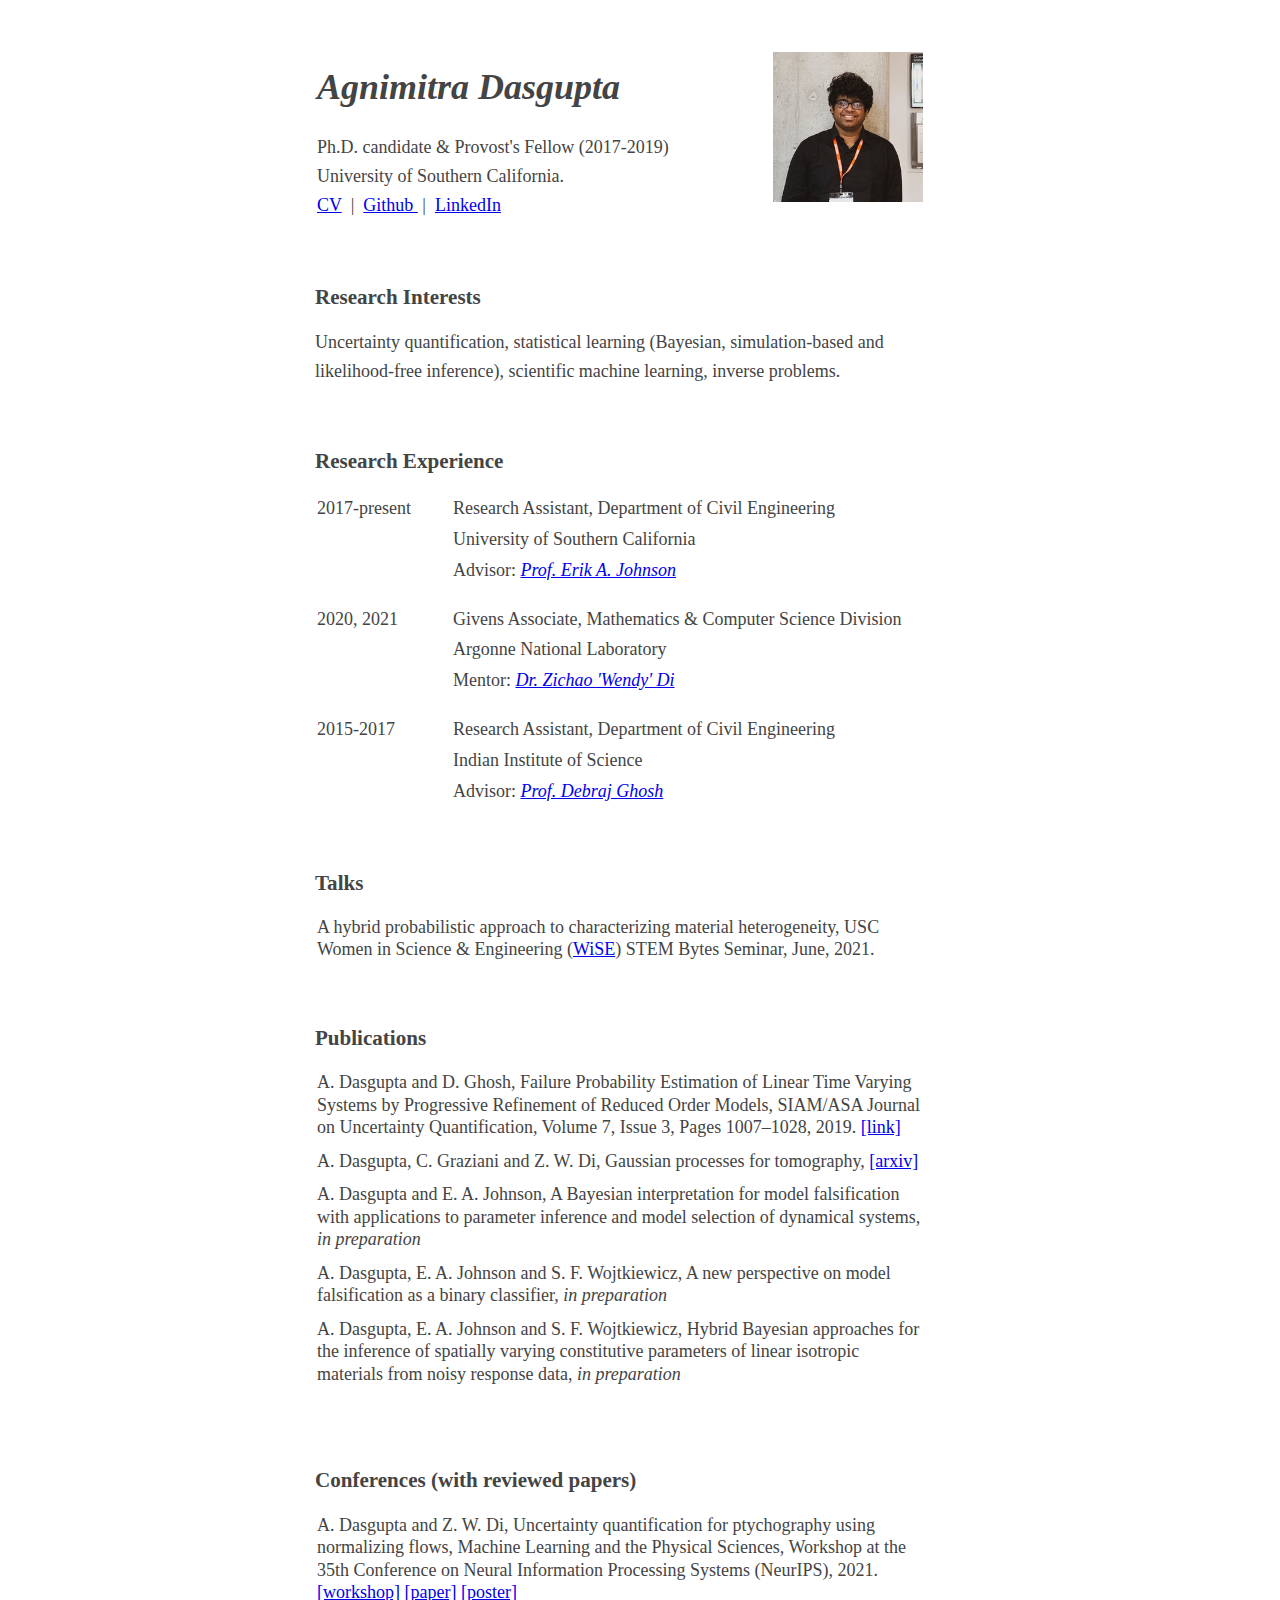
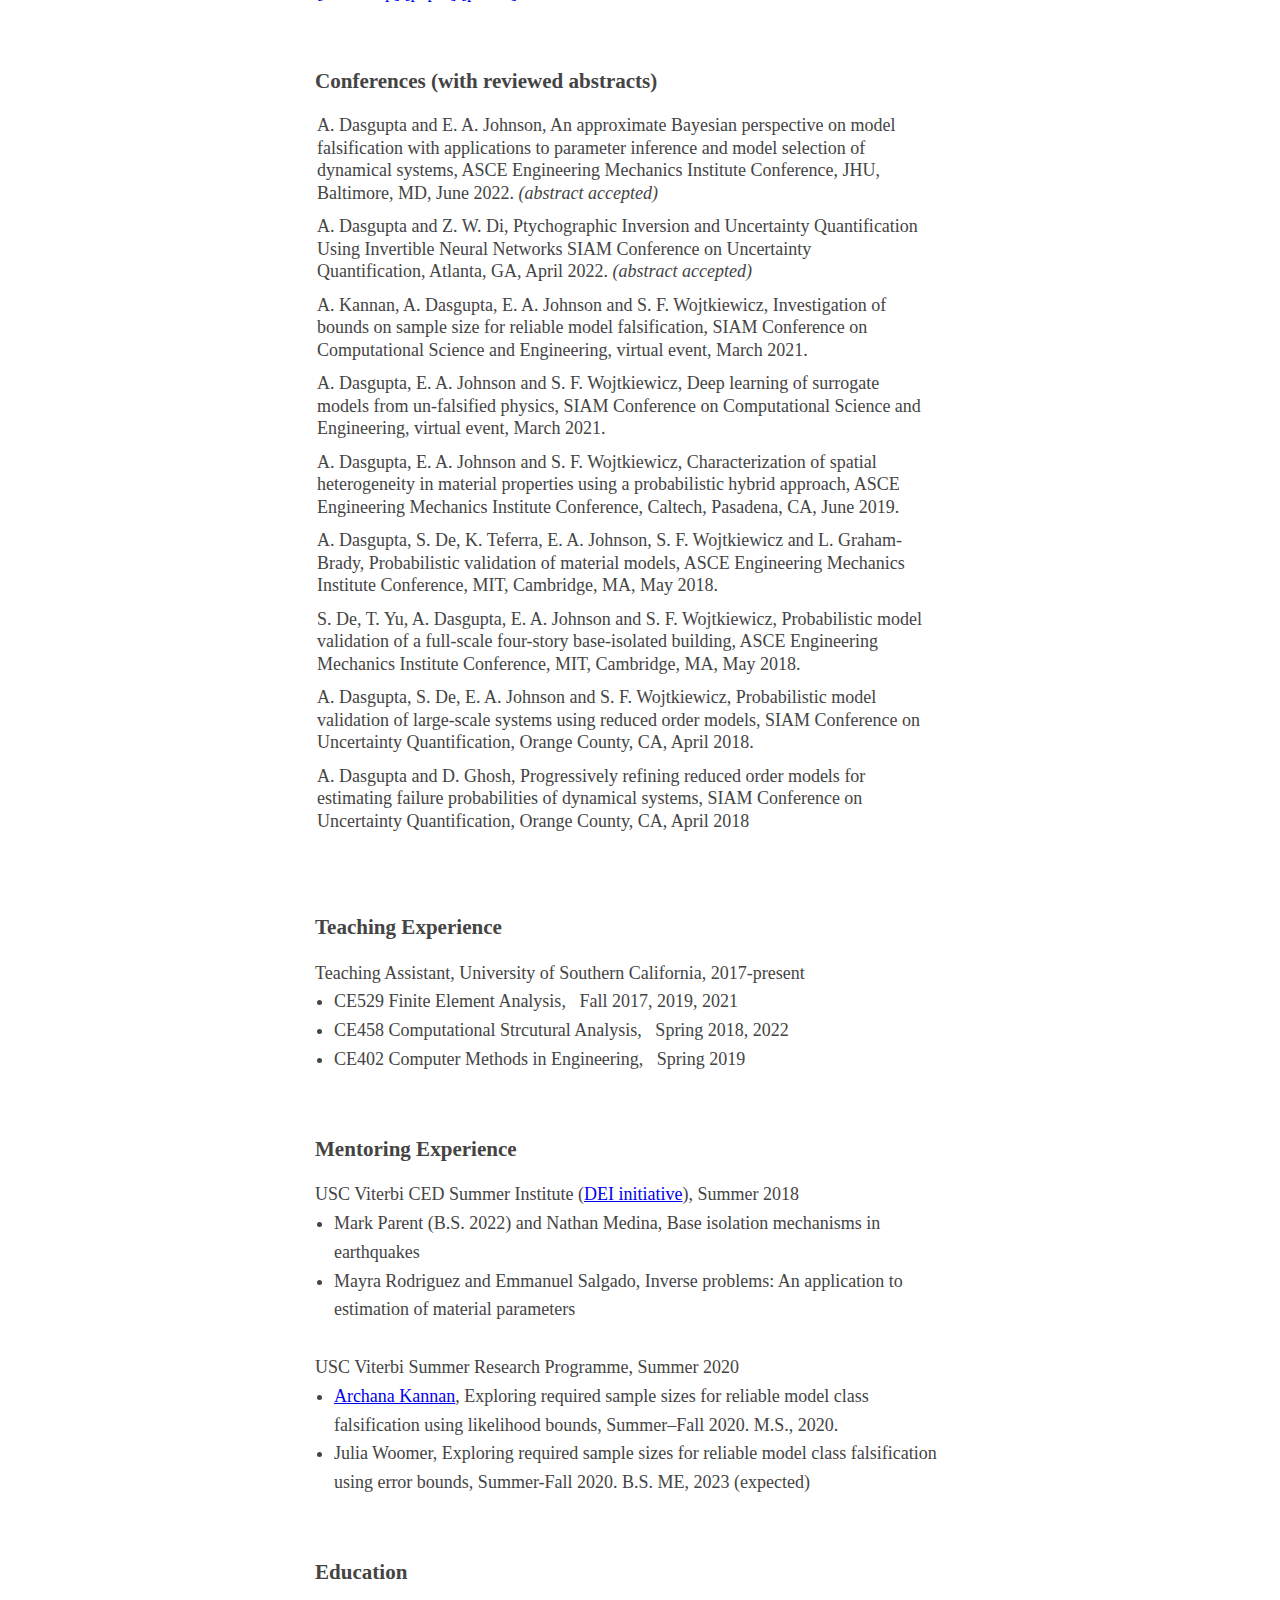
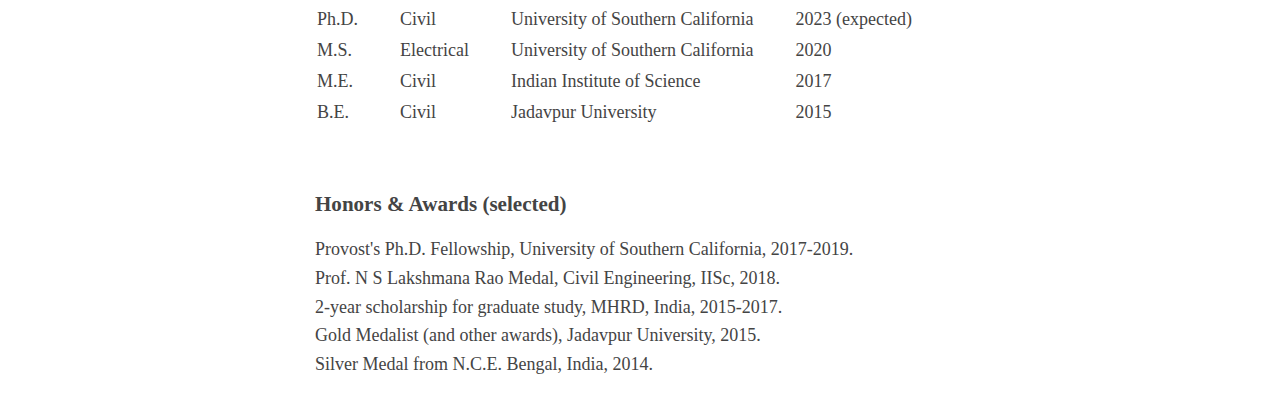
==== index.html @ fdf0d5bc "Removed coursework section" ====
<!DOCTYPE html>
<html>
    <head>
        <meta charset="utf-8">
        <meta name="viewport" content="width=device-width, initial-scale=1">
		<link rel="icon" type="image/jpg" href="./Small_Use_Shield_CardOnWhite.jpg">
        <title>Agnimitra Dasgupta</title>
        <style type="text/css">
            body {
                margin: 40px auto;
                max-width: 650px;
                line-height: 1.6;
                font-size: 18px;
                color: #444;
                padding: 0 10px
            }
            h1 {
                line-height: 1.2;
				font-style: oblique;
				font-family: Palatino, "Palatino Linotype", "Palatino LT STD", "Book Antiqua", Georgia, serif;
			}
			h2,h3 {
                line-height: 1.2
            }
			.tbl td { width: 100%; }
			.tbl td:nth-child(2)
					{
					text-align: end;
					}
			.tbl1 table { border-spacing: 30px;}
			.tbl1 th, td {
				padding-top: 0px;
				padding-bottom: 0px;
				padding-left: 0px;
				padding-right: 40px;
				}
			.tbl1 tr.spaceAbove>td { padding-top: 1em;}
			.tbl1 tr.spaceBelow>td { padding-bottom: 1em;}
			.top-two {  margin-top: 3em; margin-bottom: 0em;}

			li {
				margin: 0.5cm;
				margin-top: 0px;
				margin-bottom: 0px;
			}
        </style>
		<!-- Global site tag (gtag.js) - Google Analytics -->
		<script async src="https://www.googletagmanager.com/gtag/js?id=UA-151204410-1"></script>
		<script>
		window.dataLayer = window.dataLayer || [];
		function gtag(){dataLayer.push(arguments);}
		gtag('js', new Date());
		gtag('config', 'UA-151204410-1');
		</script>
    </head>
    <body>
        <header>
			<table class="tbl">
				<tr>
				  <td><h1>Agnimitra Dasgupta</h1>
					<aside>Ph.D. candidate & Provost's Fellow (2017-2019)
						<br> University of Southern California. 
						<br><a href="./CV_Spring22.pdf">CV</a> &nbsp;|&nbsp;
						<a href="https://github.com/adasgupta94/"> Github </a> &nbsp;|&nbsp;
						<a href="https://www.linkedin.com/in/agnimitra-dasgupta-8613b2100/"> LinkedIn </a>
						</br>
					</aside>
				</td>
				<td><img src="./circular_website.jpg" width="150" height="150">
				</td>
				</tr>
			  </table>
        </header>

		<h3 class="top-two">
            <strong>Research Interests</strong>
		</h3>
		<p>Uncertainty quantification, 
			statistical learning (Bayesian, simulation-based and likelihood-free inference), 
			scientific machine learning, 
			inverse problems.
        </p>	


		<h3 class="top-two">
            <strong>Research Experience</strong>
		</h3>
		<p>
            <table class="tbl1">
				<tr>
					<td>2017-present</td>
					<td>Research Assistant, Department of Civil Engineering</td>
				</tr>
				<tr>
					<td></td>
					<td>University of Southern California</td>
				</tr>
				<!--<tr>
					<td></td>
					<td>Project: A New Framework for Computational Model Validation </td>
				</tr>
				<tr>
					<td></td>
					<td>Funding: NSF (CMMI 16-63667/16-62992)</td>
				</tr>-->
				<tr>
					<td></td>
					<td>Advisor: <em><a href="https://viterbi.usc.edu/directory/faculty/Johnson/Erik">Prof. Erik A. Johnson</a></em></td>
				</tr>
				<tr class="spaceAbove">
				  <td>2020, 2021</td>
				  <td>Givens Associate, Mathematics & Computer Science Division</td>
				</tr>
				<tr>
					<td></td>
					<td>Argonne National Laboratory</td>
				  </tr>
				<!--<tr>
					<td></td>
					<td>Project: Machine Learning for tomography and ptychography</td>
				</tr>-->
				<tr>
					<td></td>
					<td>Mentor: <em><a href="https://zichaodi.github.io/">Dr. Zichao 'Wendy' Di</a></em></td>
				</tr>

				<tr class="spaceAbove">
					<td>2015-2017</td>
					<td>Research Assistant, Department of Civil Engineering</td>
				</tr>
				<tr>
					<td></td>
					<td>Indian Institute of Science</td>
				</tr>
				<tr>
					<td></td>
					<td>Advisor: <em><a href="http://civil.iisc.ac.in/~dghosh/">Prof. Debraj Ghosh</a></em></td>
				</tr>
			</table>
        </p>

		<h3 class="top-two">
            Talks
		</h3>
		<p>
			<table class="tbl1">
				<tr>
					<td style="line-height: 2.5ch;">
						A hybrid probabilistic approach to characterizing material heterogeneity, 
						USC Women in Science & Engineering (<a href="https://wise.usc.edu/2021/06/11/stem-bytes-seminars-summer-2021-speakers/">WiSE</a>) STEM Bytes Seminar,
						June, 2021.
					</td>
				</tr>
			</table>
		</p>

		<h3 class="top-two">
            Publications
		</h3>
		<p>
			<table class="tbl1">
				<tr>
					<td style="line-height: 2.5ch;">
						A. Dasgupta and D. Ghosh, 
						Failure Probability Estimation of Linear Time Varying Systems by Progressive
						Refinement of Reduced Order Models, SIAM/ASA Journal on Uncertainty Quantification, Volume 7, Issue 3, Pages
						1007–1028, 2019. <a href="https://epubs.siam.org/doi/abs/10.1137/18M1165840?mobileUi=0">[link]</a>
					</td>
				</tr>
				<tr>
					<td style="line-height: 2.5ch; padding-top:0.5em;">
						A. Dasgupta, C. Graziani and Z. W. Di, 
						Gaussian processes for tomography, 
						<a href="https://arxiv.org/pdf/2103.15864.pdf">[arxiv]</a>
					</td>
				</tr>
				<tr>
					<td style="line-height: 2.5ch; padding-top:0.5em;">
						A. Dasgupta and E. A. Johnson, 
						A Bayesian interpretation for model falsification with applications to parameter 
						inference and model selection of dynamical systems, 
						<em> in preparation</em>
					</td>
				</tr>
				<tr>
					<td style="line-height: 2.5ch; padding-top:0.5em;">
						A. Dasgupta, E. A. Johnson and S. F. Wojtkiewicz, 
						A new perspective on model falsification as a binary classifier, 
						<em> in preparation</em>
					</td>
				</tr>
				<tr class="spaceBelow">
					<td style="line-height: 2.5ch; padding-top:0.5em;">
						A. Dasgupta, E. A. Johnson and S. F. Wojtkiewicz,
						Hybrid Bayesian approaches for the inference of spatially 
						varying constitutive parameters of linear isotropic materials from noisy response data, 
						<em> in preparation</em>
					</td>
				</tr>
			</table>
		</p>


		<h3 class="top-two">
            Conferences (with reviewed papers)
		</h3>
		<p>
			<table class="tbl1">
				<tr>
					<td style="line-height: 2.5ch;">
						A. Dasgupta and Z. W. Di, 
						Uncertainty quantification for ptychography using normalizing flows, 
						Machine Learning and the Physical Sciences, 
						Workshop at the 35th Conference on Neural Information Processing Systems (NeurIPS), 2021. 
						<a href="https://ml4physicalsciences.github.io/2021/">[workshop]</a>
						<a href="https://ml4physicalsciences.github.io/2021/files/NeurIPS_ML4PS_2021_7.pdf">[paper]</a>
						<a href="https://ml4physicalsciences.github.io/2021/files/NeurIPS_ML4PS_2021_7_poster.png">[poster]</a>
					</td>
				</tr>
			</table>
		</p>


		<h3 class="top-two">
            Conferences (with reviewed abstracts)
		</h3>
		<p>
			<table class="tbl1">

				<tr>
					<td style="line-height: 2.5ch;">
						A. Dasgupta and E. A. Johnson, 
						An approximate Bayesian perspective on model falsification with 
						applications to parameter inference and model selection of dynamical systems,
						ASCE Engineering Mechanics Institute Conference, 
						JHU, Baltimore, MD, 
						June 2022. <em>(abstract accepted)</em>
					</td>
				</tr>

				<tr>
					<td style="line-height: 2.5ch; padding-top:0.5em;">
						A. Dasgupta and Z. W. Di, 
						Ptychographic Inversion and Uncertainty Quantification Using Invertible Neural Networks
						SIAM Conference on Uncertainty Quantification, 
						Atlanta, GA,
						April 2022.  <em>(abstract accepted)</em>
					</td>
				</tr>

				<tr>
					<td style="line-height: 2.5ch; padding-top:0.5em;">
						A. Kannan, A. Dasgupta, E. A. Johnson and S. F. Wojtkiewicz, Investigation of bounds on sample size
						for reliable model falsification, 
						SIAM Conference on Computational Science and Engineering, 
						virtual event, 
						March 2021.
					</td>
				</tr>
				<tr>
					<td style="line-height: 2.5ch; padding-top:0.5em;">
						A. Dasgupta, E. A. Johnson and S. F. Wojtkiewicz, 
						Deep learning of surrogate models from un-falsified physics, 
						SIAM Conference on Computational Science and Engineering, 
						virtual event, 
						March 2021.
					</td>
				</tr>
				<tr>
					<td style="line-height: 2.5ch; padding-top:0.5em;">
						A. Dasgupta, E. A. Johnson and S. F. Wojtkiewicz, 
						Characterization of spatial heterogeneity in material properties using a probabilistic hybrid approach,
						ASCE Engineering Mechanics Institute Conference, 
						Caltech, Pasadena, CA, 
						June 2019.
					</td>
				</tr>
				<tr>
					<td style="line-height: 2.5ch; padding-top:0.5em;">
						A. Dasgupta, S. De, K. Teferra, E. A. Johnson, S. F. Wojtkiewicz and L. Graham-Brady,
						Probabilistic validation of material models,
						ASCE Engineering Mechanics Institute Conference, 
						MIT, Cambridge, MA,  
						May 2018.
					</td>
				</tr>
				<tr>
					<td style="line-height: 2.5ch; padding-top:0.5em;">
						S. De, T. Yu, A. Dasgupta, E. A. Johnson and S. F. Wojtkiewicz, 
						Probabilistic model validation of a full-scale four-story base-isolated building,
						ASCE Engineering Mechanics Institute Conference, 
						MIT, Cambridge, MA,  
						May 2018.
					</td>
				</tr>
				<tr>
					<td style="line-height: 2.5ch; padding-top:0.5em;">
						A. Dasgupta, S. De, E. A. Johnson and S. F. Wojtkiewicz, 
						Probabilistic model validation of large-scale systems using reduced order models, 
						SIAM Conference on Uncertainty Quantification, 
						Orange County, CA, 
						April 2018.
					</td>
				</tr>
				<tr class="spaceBelow">
					<td style="line-height: 2.5ch; padding-top:0.5em;">
						A. Dasgupta and D. Ghosh, 
						Progressively refining reduced order models for estimating failure probabilities of dynamical systems, 
						SIAM Conference on Uncertainty Quantification, 
						Orange County, CA, 
						April 2018
					</td>
				</tr>
			</table>
		</p>
		
		<h3 class="top-two">
            <strong>Teaching Experience</strong>
		</h3>
		<p>
            <table class="tbl1">
				
				Teaching Assistant, University of Southern California, 2017-present
				<li>
					CE529 Finite Element Analysis, &nbsp; Fall 2017, 2019, 2021
				</li>
				<li>
					CE458 Computational Strcutural Analysis, &nbsp; Spring 2018, 2022
				</li>
				<li>
					CE402 Computer Methods in Engineering, &nbsp; Spring 2019
				</li>
			</table>
        </p>

		<h3 class="top-two">
            <strong>Mentoring Experience</strong>
		</h3>
		<p>
            <table class="tbl1">
				USC Viterbi CED Summer Institute (<a href="https://viterbischool.usc.edu/diversity-equity-inclusion/">DEI initiative</a>), Summer 2018
				<li>
					Mark Parent (B.S. 2022) and Nathan Medina, Base isolation mechanisms in earthquakes
				</li>
				<li>
					Mayra Rodriguez and Emmanuel Salgado, Inverse problems: An application to estimation of material parameters
				</li>
			</table>
			<br>
			<table class="tbl1">
				USC Viterbi Summer Research Programme, Summer 2020
				<li>
					<a href="https://www.linkedin.com/in/archanakannan1206">Archana Kannan</a>, 
					Exploring required sample sizes for reliable model class falsification using likelihood bounds, 
					Summer–Fall 2020. 
					M.S., 2020.
				</li>
				<li>
					Julia Woomer, Exploring required sample sizes for reliable model class falsification using error bounds, Summer-Fall 2020. B.S. ME, 2023 (expected)
				</li>
			</table>
        </p>

		<!--<h3 class="top-two">
            <strong>Relevant Coursework</strong>
		</h3>
		<p>
			<div>
				<em>Applied Mathematics</em>: Uncertainty quantification, probability models, optimization methods, neural & fuzzy systems, pattern
				recognition, machine learning, deep learning, estimation theory.
			</div>
			<div>
				<em>Dynamics & Control</em>: Dynamical systems theory, nonlinear dynamics & vibration, structural
				dynamics (earthquake & wind), linear control systems.
			</div>
			<div>
				<em>Mechanics</em>: Solid mechanics, finite element analysis, theory of plasticity, mechanics of concrete.
			</div>
		</p>-->

		<!--<h2>Seriously, it takes minimal fucking effort to improve this shit.</h2>-->
        <h3 class="top-two">
            <strong>Education</strong>
		</h3>
        <p>
            <table class="tbl1">
				<tr>
				  <td>Ph.D.</td>
				  <td>Civil</td>
				  <td>University of Southern California</td>
				  <td>2023 (expected)</td>
				</tr>
				<tr>
					<td>M.S.</td>
					<td>Electrical</td>
					<td>University of Southern California</td>
					<td>2020</td>
				</tr>
				<tr>
					<td>M.E.</td>
					<td>Civil</td>
					<td>Indian Institute of Science</td>
					<td>2017</td>
				</tr>
				<tr>
					<td>B.E.</td>
					<td>Civil</td>
					<td>Jadavpur University</td>
					<td>2015</td>
				</tr>
			  </table>
        </p>

		<h3 class="top-two">
            <strong>Honors & Awards (selected)</strong>
		</h3>
		<p>
			<div>
				Provost's Ph.D. Fellowship, University of Southern California, 2017-2019.
			</div>
			<div>
				Prof. N S Lakshmana Rao Medal, Civil Engineering, IISc, 2018.
			</div>
			<div>
				2-year scholarship for graduate study, MHRD, India, 2015-2017.
			</div>
			<div>
				Gold Medalist (and other awards), Jadavpur University, 2015.
			</div>
			<div>
				Silver Medal from N.C.E. Bengal, India, 2014.
			</div>
		</p>


        <!--<ul>
            <li>
                Shit's <em>still</em>
                lightweight and loads fast
            </li>
            <li>
                <em>Still</em>
                fits on all your shitty screens
            </li>
            <li>
                <em>Still</em>
                looks the same in all your shitty browsers
            </li>
            <li>
                The motherfucker's <em>still</em>
                accessible to every asshole that visits your site
            </li>
            <li>
                Shit's <em>still</em>
                legible and gets your fucking point across
            </li>
        </ul>-->
        <!--<hr> this line is for a thin horizontal line-->

    </body>
</html>
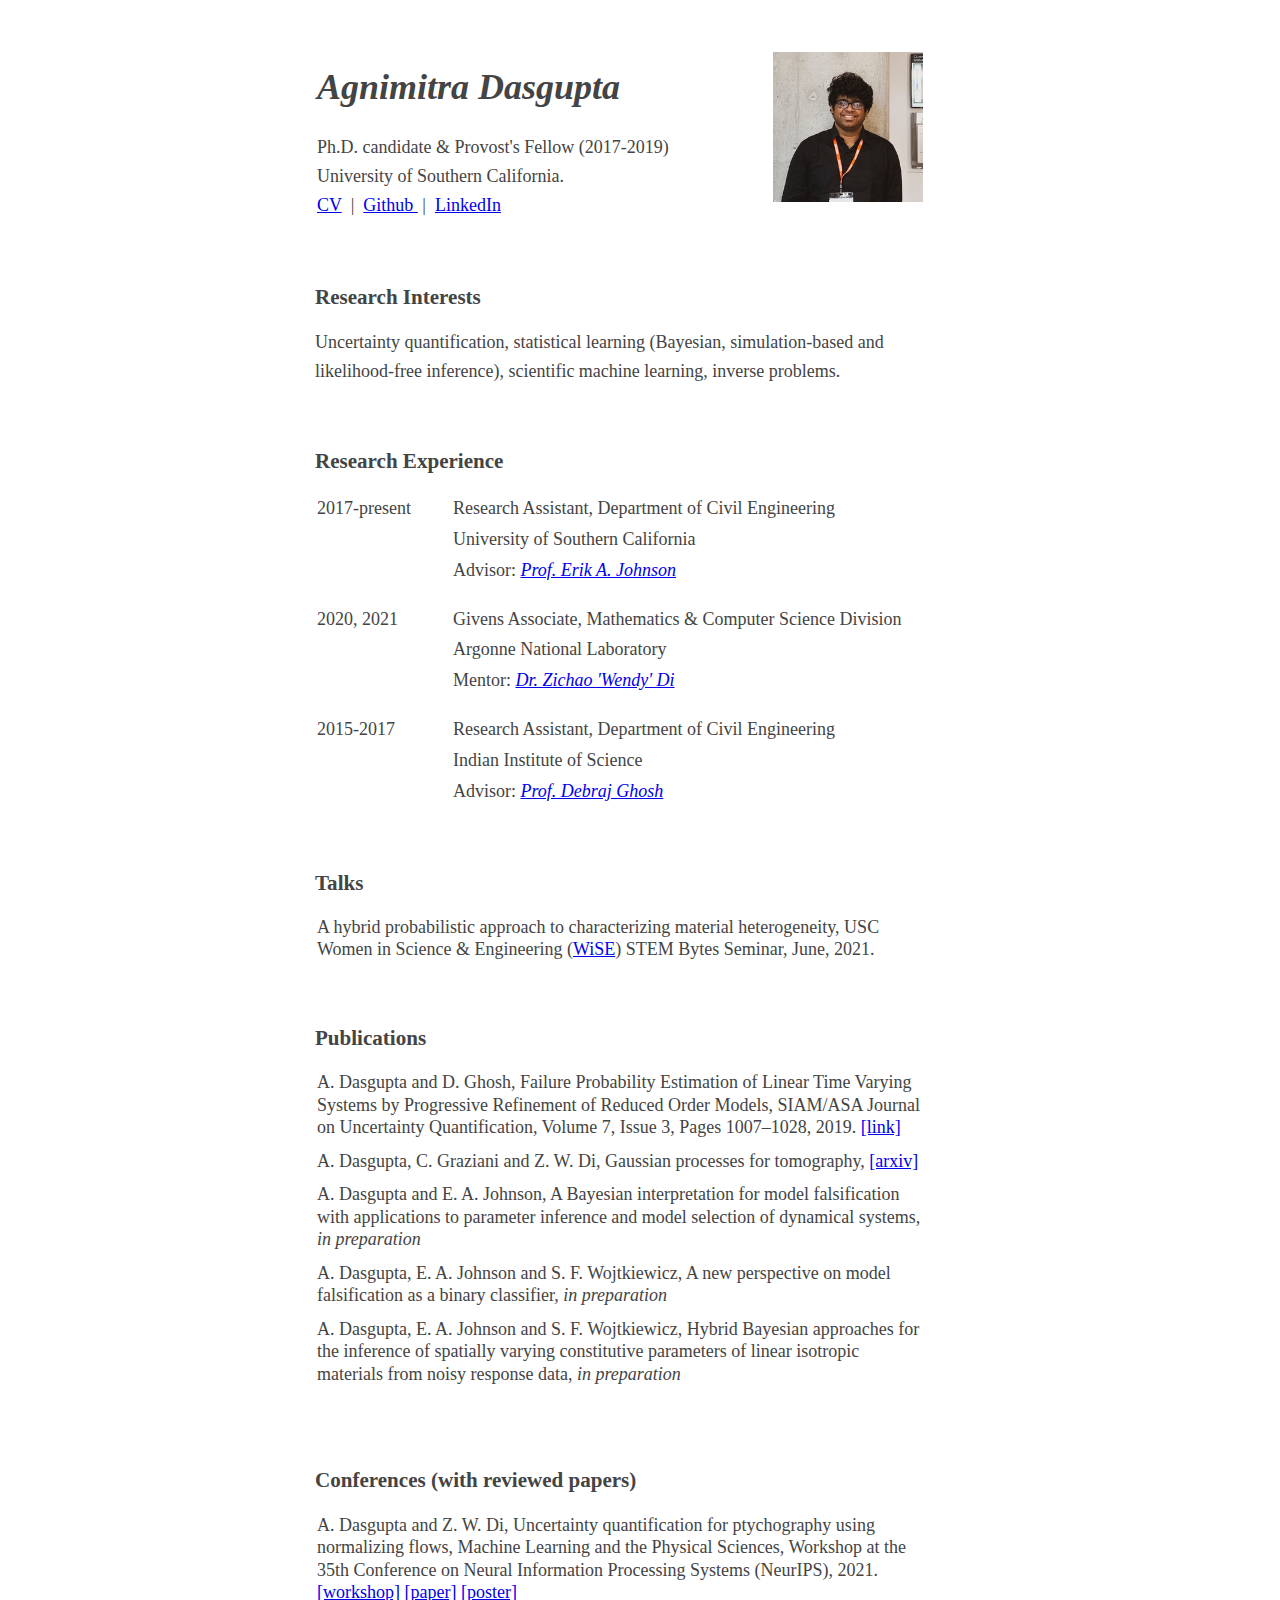
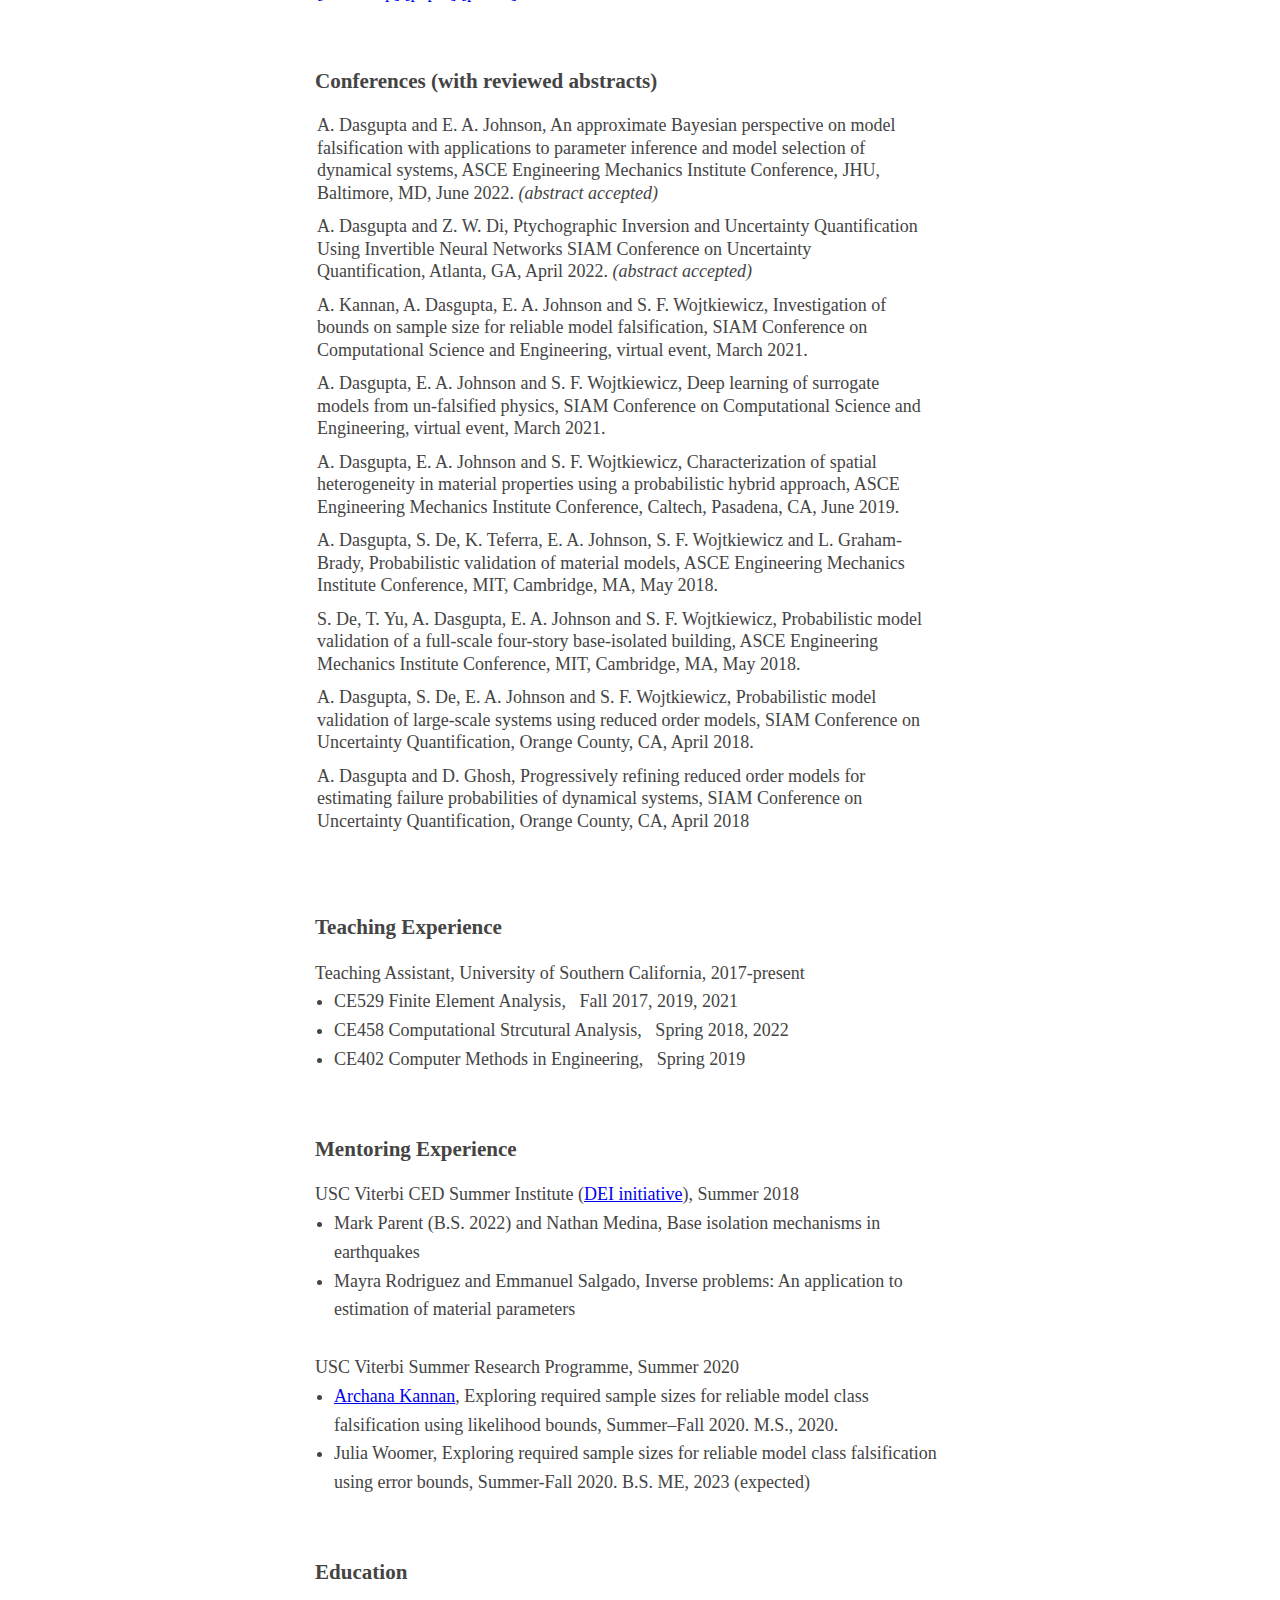
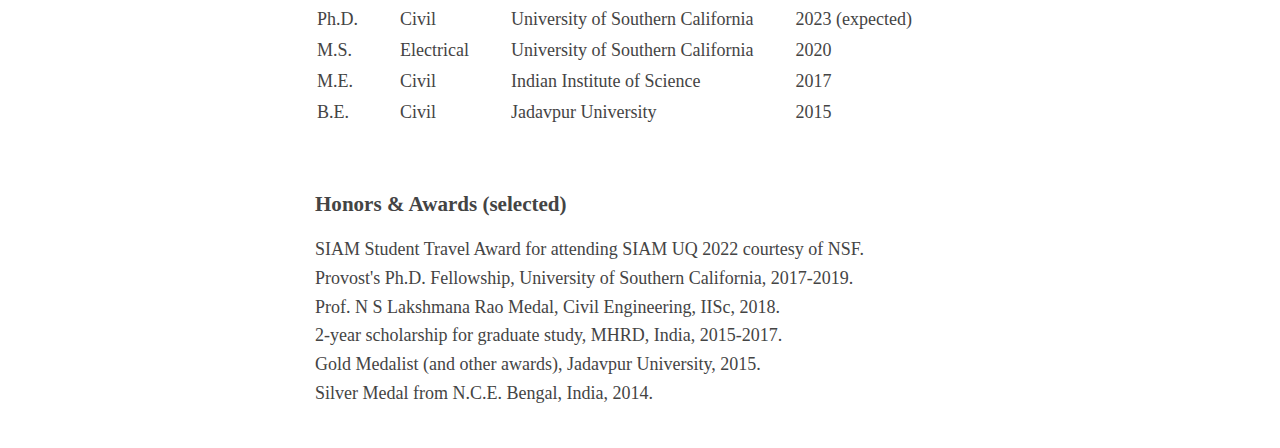
==== commit 3e6f1105: "Added travel award" ====
--- a/index.html
+++ b/index.html
@@ -416,6 +416,9 @@
 		</h3>
 		<p>
 			<div>
+				SIAM Student Travel Award for attending SIAM UQ 2022 courtesy of NSF. 
+			</div>	
+			<div>
 				Provost's Ph.D. Fellowship, University of Southern California, 2017-2019.
 			</div>
 			<div>
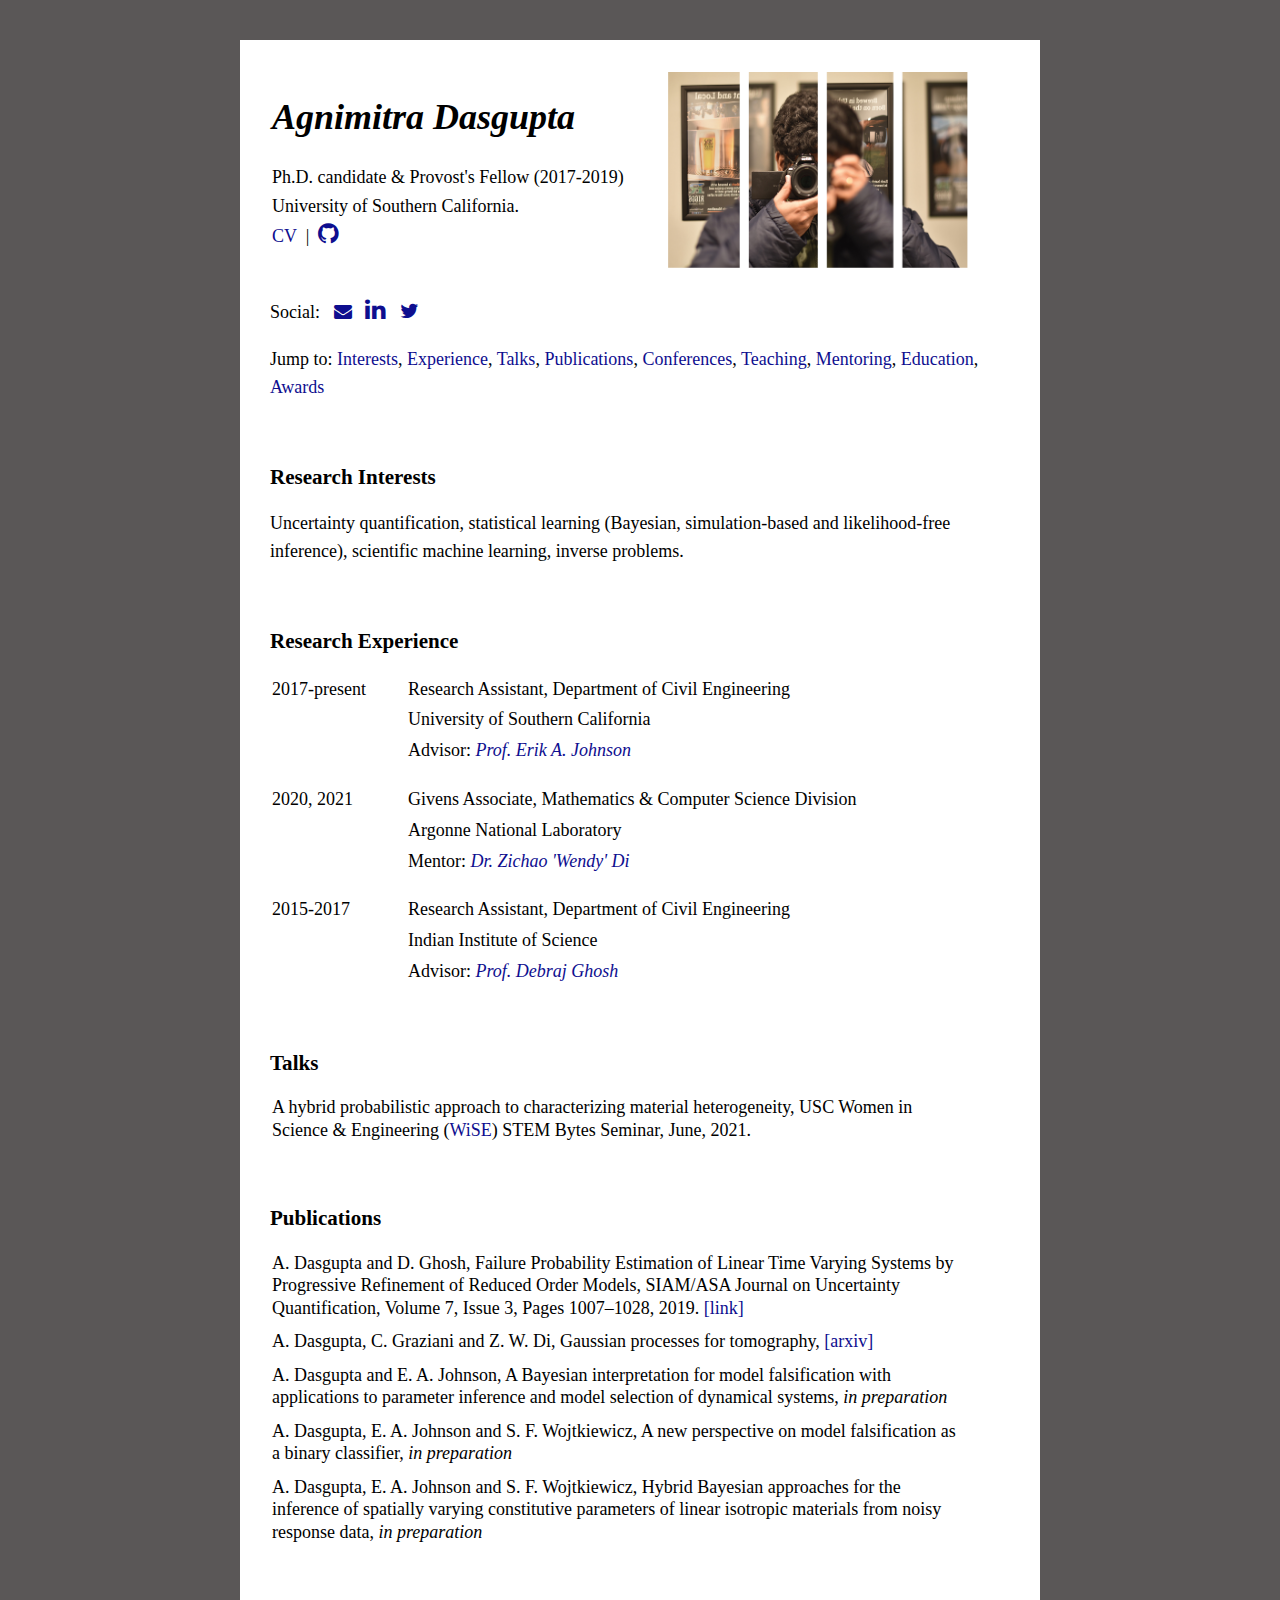
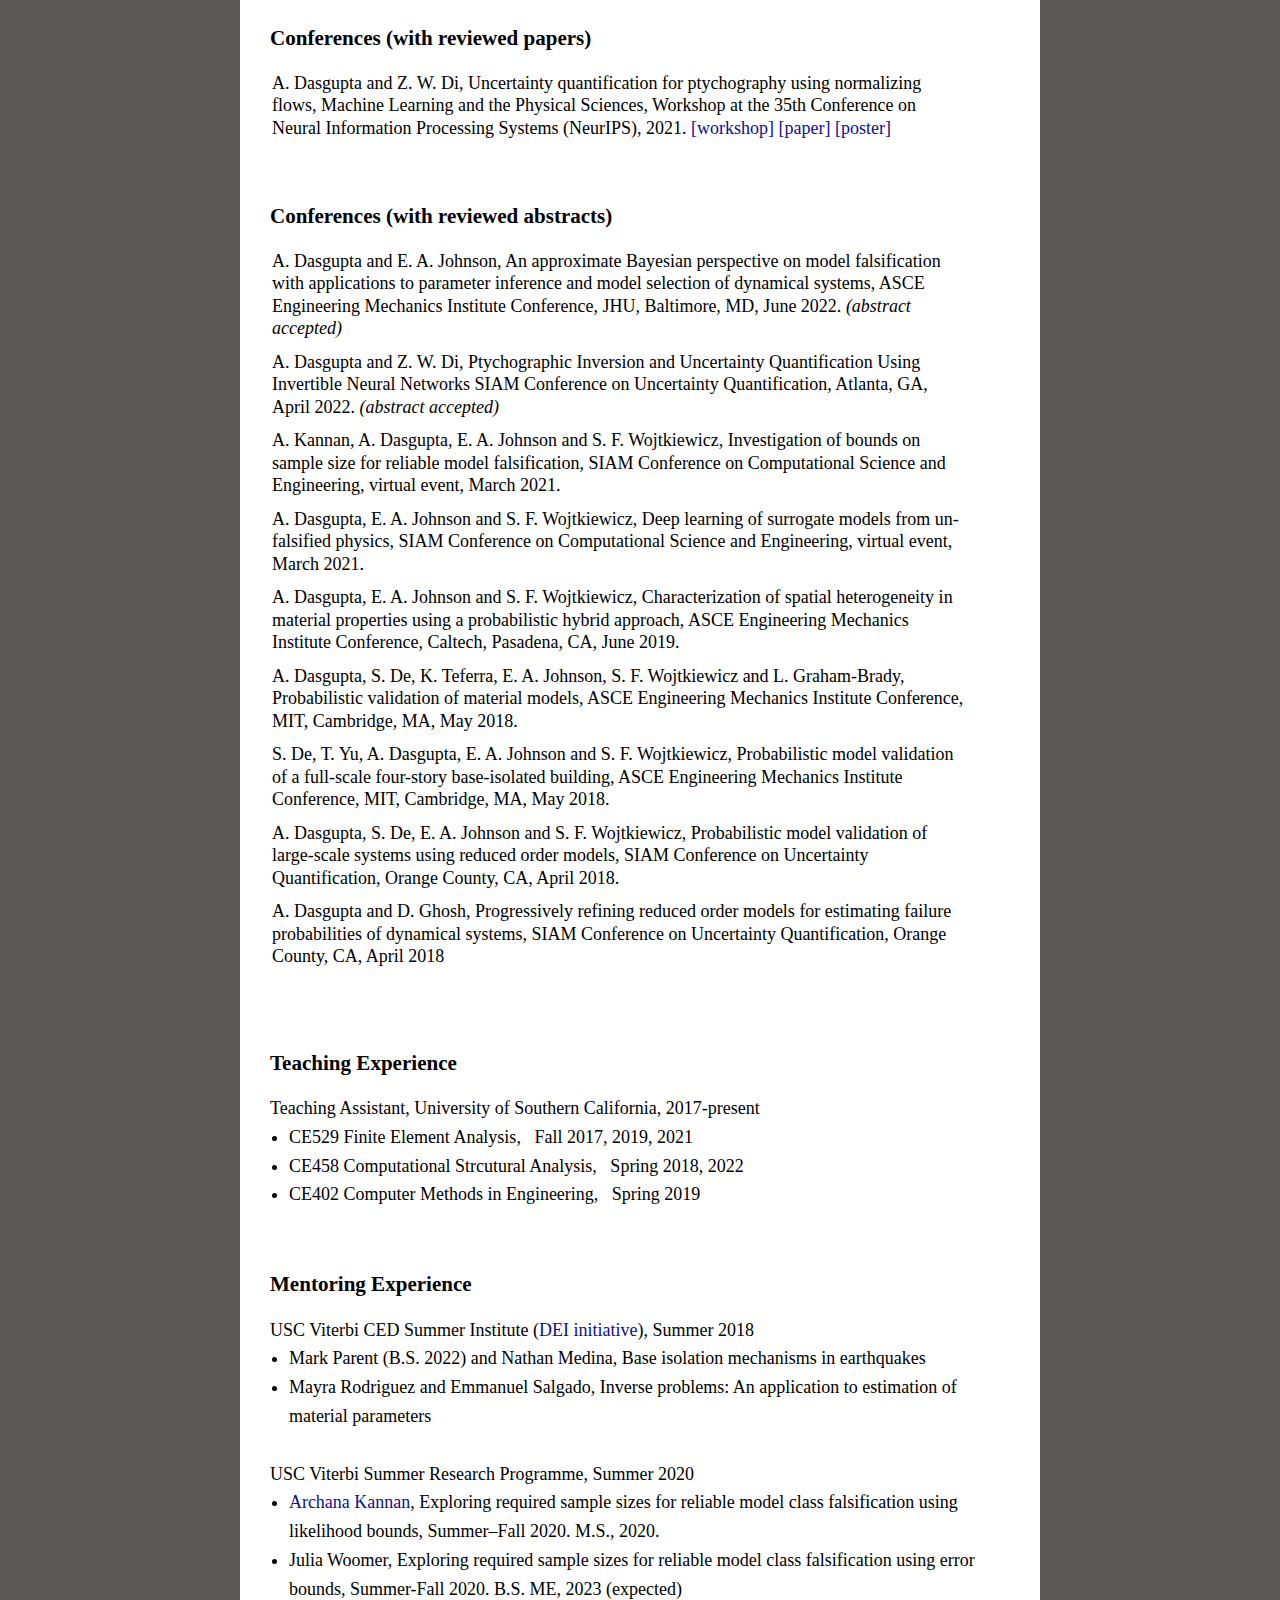
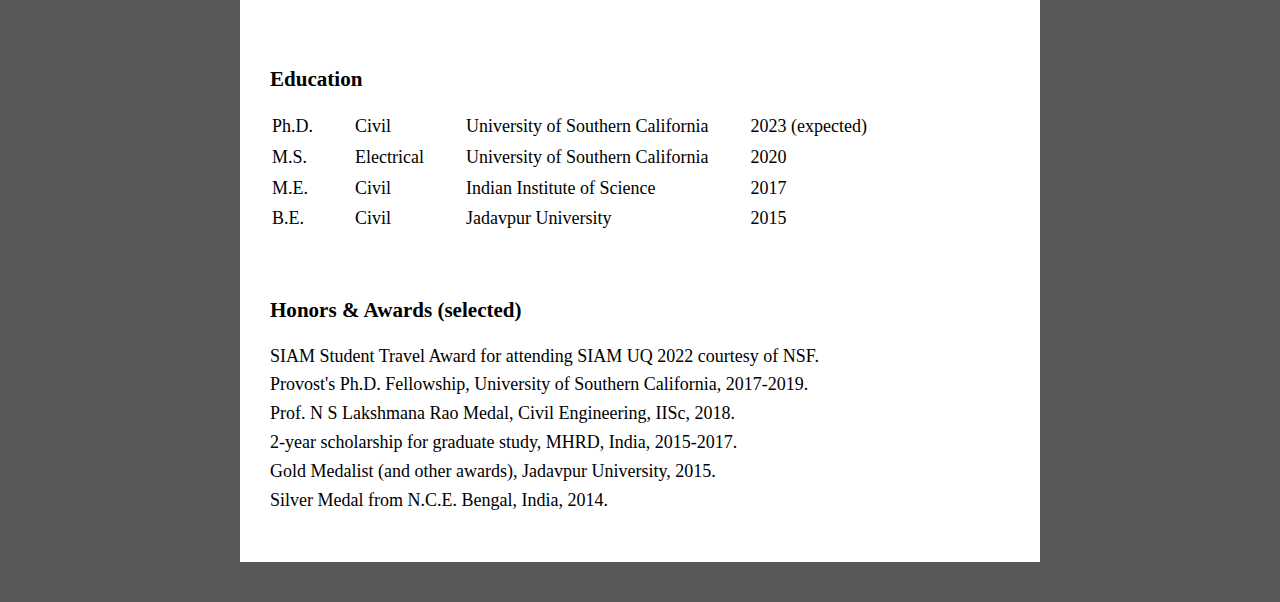
==== commit 1776051b: "Added colors and icons" ====
--- a/index.html
+++ b/index.html
@@ -2,18 +2,48 @@
 <html>
     <head>
         <meta charset="utf-8">
-        <meta name="viewport" content="width=device-width, initial-scale=1">
+        <meta name="viewport" content="width=device-width, initial-scale=auto">
 		<link rel="icon" type="image/jpg" href="./Small_Use_Shield_CardOnWhite.jpg">
+		<link rel="stylesheet" href="https://cdnjs.cloudflare.com/ajax/libs/font-awesome/4.7.0/css/font-awesome.min.css">
         <title>Agnimitra Dasgupta</title>
         <style type="text/css">
             body {
-                margin: 40px auto;
-                max-width: 650px;
+				background:rgb(90, 87, 87);
+				margin: 40px auto;
+                max-width: 800px;
                 line-height: 1.6;
                 font-size: 18px;
-                color: #444;
-                padding: 0 10px
+                color: rgb(0, 0, 0);
+                padding: 0 10px;
             }
+			div {
+                background: rgb(255, 255, 255);
+                height: 100%;
+				padding: 30px;
+            }
+			a:link {
+					color: rgb(14, 14, 143);
+					background-color: transparent;
+					text-decoration: none;
+			}
+			a:visited {
+			color: rgb(31, 87, 9);
+			background-color: transparent;
+			text-decoration: none;
+			}
+
+			a:hover {
+			color: red;
+			background-color: transparent;
+			text-decoration: underline;
+			}
+
+			a:active {
+			color: rgb(100, 30, 41);
+			background-color: transparent;
+			text-decoration: underline;
+			}
+
             h1 {
                 line-height: 1.2;
 				font-style: oblique;
@@ -54,25 +84,41 @@
 		</script>
     </head>
     <body>
+		<div>
         <header>
 			<table class="tbl">
 				<tr>
-				  <td><h1>Agnimitra Dasgupta</h1>
+				  <td VALIGN=top><h1>Agnimitra Dasgupta</h1>
 					<aside>Ph.D. candidate & Provost's Fellow (2017-2019)
 						<br> University of Southern California. 
-						<br><a href="./CV_Spring22.pdf">CV</a> &nbsp;|&nbsp;
-						<a href="https://github.com/adasgupta94/"> Github </a> &nbsp;|&nbsp;
-						<a href="https://www.linkedin.com/in/agnimitra-dasgupta-8613b2100/"> LinkedIn </a>
+						<br><a href="./CV_Spring22.pdf" color="red!important">CV</a> &nbsp;|&nbsp;
+						<a href="https://github.com/adasgupta94/"><i class="fa fa-github" style="font-size:24px"></i></a>
 						</br>
 					</aside>
 				</td>
-				<td><img src="./circular_website.jpg" width="150" height="150">
+				<td VALIGN=center><img src="./edit_me.jpg" width="300" height="196">
 				</td>
 				</tr>
 			  </table>
         </header>
 
-		<h3 class="top-two">
+		<p>
+			Social: 
+			&nbsp;
+			<a href="mailto:myemailaddress@gmail.com"> <i class="fa fa-envelope"></i></a>
+			&nbsp; <a href="https://www.linkedin.com/in/agnimitra-dasgupta-8613b2100/"><i class='fa fa-linkedin' style="font-size:24px"></i></a> &nbsp; <a href="https://twitter.com/agni_roni"><i class='fa fa-twitter' style="font-size:20px"></i></a>
+		</p>
+		<p>
+			Jump to:  <a href="#Interests">Interests</a>, 
+			<a href="#Experience">Experience</a>,
+			<a href="#Talks">Talks</a>,
+			<a href="#Publications">Publications</a>, 
+			<a href="#Conferences">Conferences</a>,
+			<a href="#Teaching">Teaching</a>, <a href="#Mentoring">Mentoring</a>, <a href="#Education">Education</a>,
+			<a href="#Awards">Awards</a>
+		</p>
+
+		<h3 class="top-two" id="Interests">
             <strong>Research Interests</strong>
 		</h3>
 		<p>Uncertainty quantification, 
@@ -82,7 +128,7 @@
         </p>	
 
 
-		<h3 class="top-two">
+		<h3 class="top-two" id="Experience">
             <strong>Research Experience</strong>
 		</h3>
 		<p>
@@ -139,7 +185,7 @@
 			</table>
         </p>
 
-		<h3 class="top-two">
+		<h3 class="top-two" id="Talks">
             Talks
 		</h3>
 		<p>
@@ -154,7 +200,7 @@
 			</table>
 		</p>
 
-		<h3 class="top-two">
+		<h3 class="top-two" id="Publications">
             Publications
 		</h3>
 		<p>
@@ -201,7 +247,7 @@
 		</p>
 
 
-		<h3 class="top-two">
+		<h3 class="top-two" id="Conferences">
             Conferences (with reviewed papers)
 		</h3>
 		<p>
@@ -314,7 +360,7 @@
 			</table>
 		</p>
 		
-		<h3 class="top-two">
+		<h3 class="top-two"  id="Teaching">
             <strong>Teaching Experience</strong>
 		</h3>
 		<p>
@@ -333,7 +379,7 @@
 			</table>
         </p>
 
-		<h3 class="top-two">
+		<h3 class="top-two"  id="Mentoring">
             <strong>Mentoring Experience</strong>
 		</h3>
 		<p>
@@ -379,7 +425,7 @@
 		</p>-->
 
 		<!--<h2>Seriously, it takes minimal fucking effort to improve this shit.</h2>-->
-        <h3 class="top-two">
+        <h3 class="top-two"  id="Education">
             <strong>Education</strong>
 		</h3>
         <p>
@@ -411,28 +457,17 @@
 			  </table>
         </p>
 
-		<h3 class="top-two">
+		<h3 class="top-two"  id="Awards">
             <strong>Honors & Awards (selected)</strong>
 		</h3>
 		<p>
-			<div>
-				SIAM Student Travel Award for attending SIAM UQ 2022 courtesy of NSF. 
-			</div>	
-			<div>
-				Provost's Ph.D. Fellowship, University of Southern California, 2017-2019.
-			</div>
-			<div>
-				Prof. N S Lakshmana Rao Medal, Civil Engineering, IISc, 2018.
-			</div>
-			<div>
-				2-year scholarship for graduate study, MHRD, India, 2015-2017.
-			</div>
-			<div>
-				Gold Medalist (and other awards), Jadavpur University, 2015.
-			</div>
-			<div>
+			
+				SIAM Student Travel Award for attending SIAM UQ 2022 courtesy of NSF. <br>
+				Provost's Ph.D. Fellowship, University of Southern California, 2017-2019. <br>
+				Prof. N S Lakshmana Rao Medal, Civil Engineering, IISc, 2018. <br>
+				2-year scholarship for graduate study, MHRD, India, 2015-2017. <br>
+				Gold Medalist (and other awards), Jadavpur University, 2015. <br>
 				Silver Medal from N.C.E. Bengal, India, 2014.
-			</div>
 		</p>
 
 
@@ -459,6 +494,6 @@
             </li>
         </ul>-->
         <!--<hr> this line is for a thin horizontal line-->
-
+	</div>
     </body>
 </html>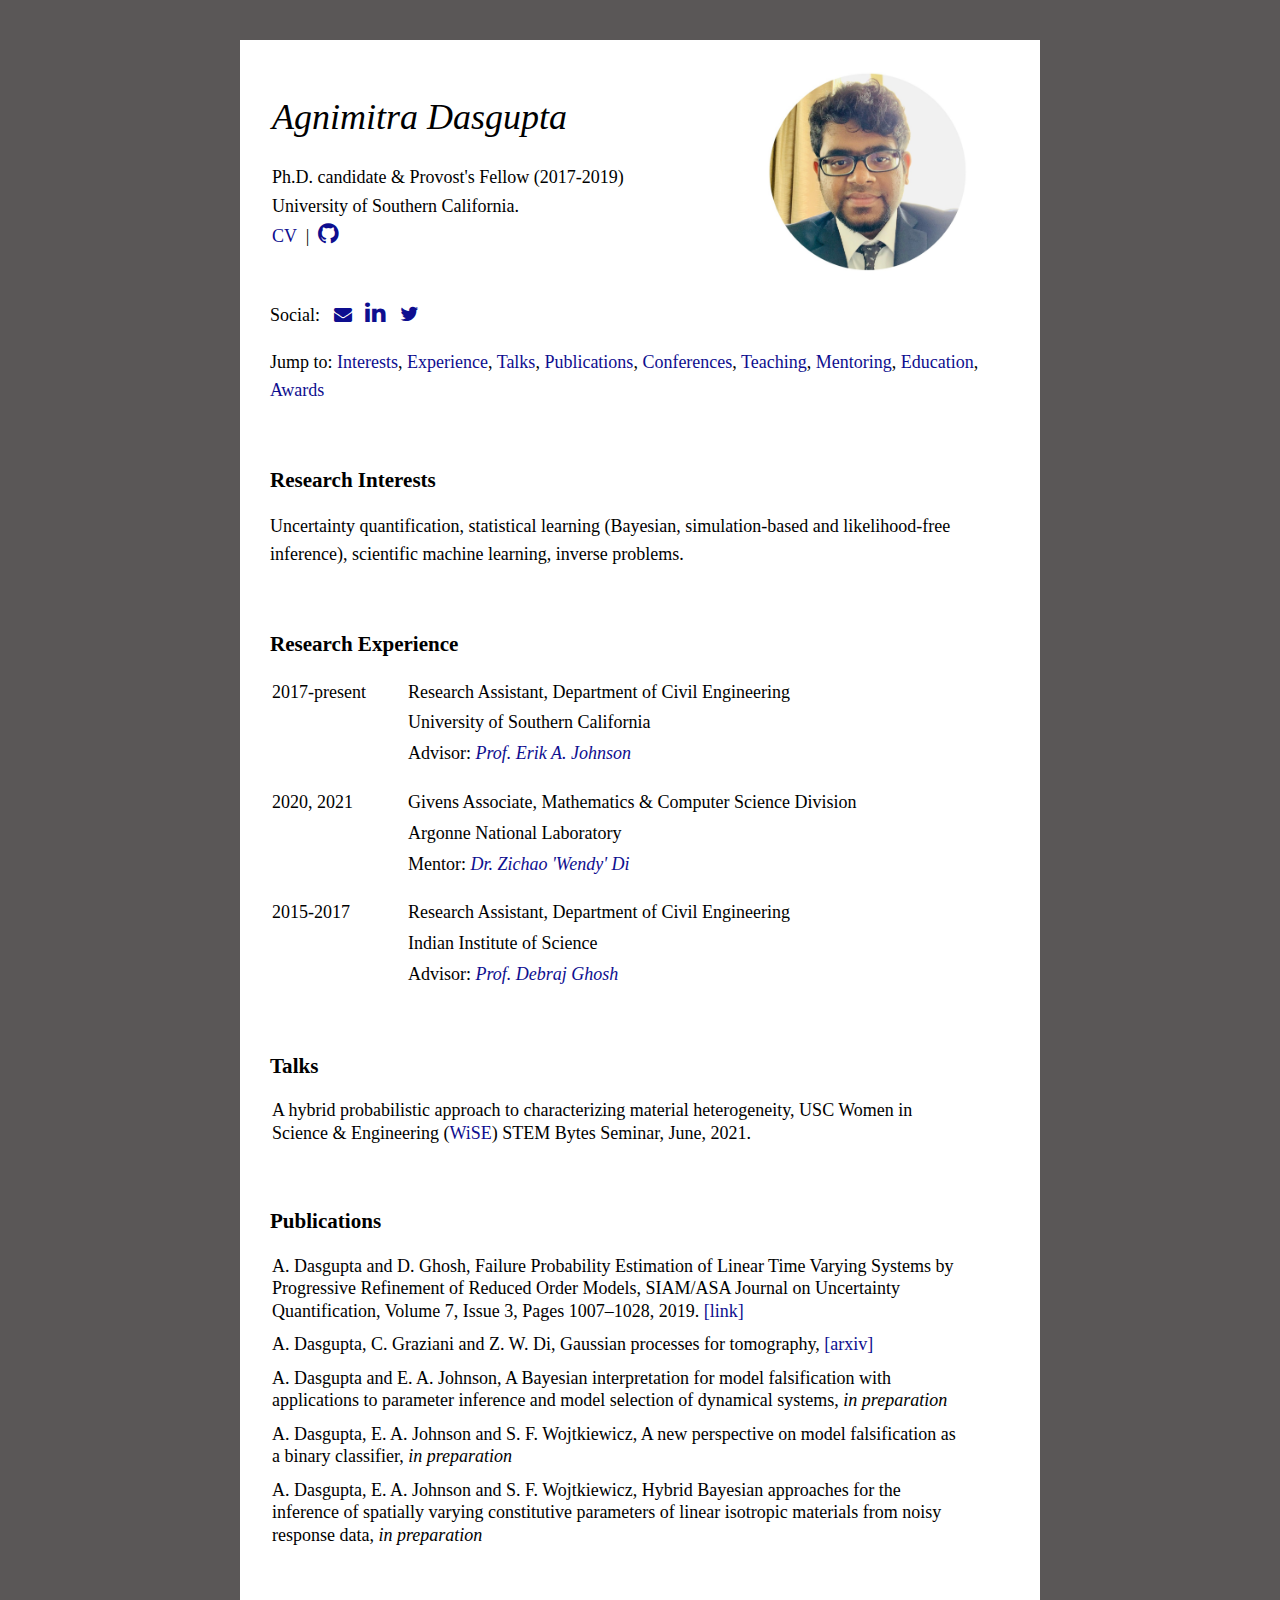
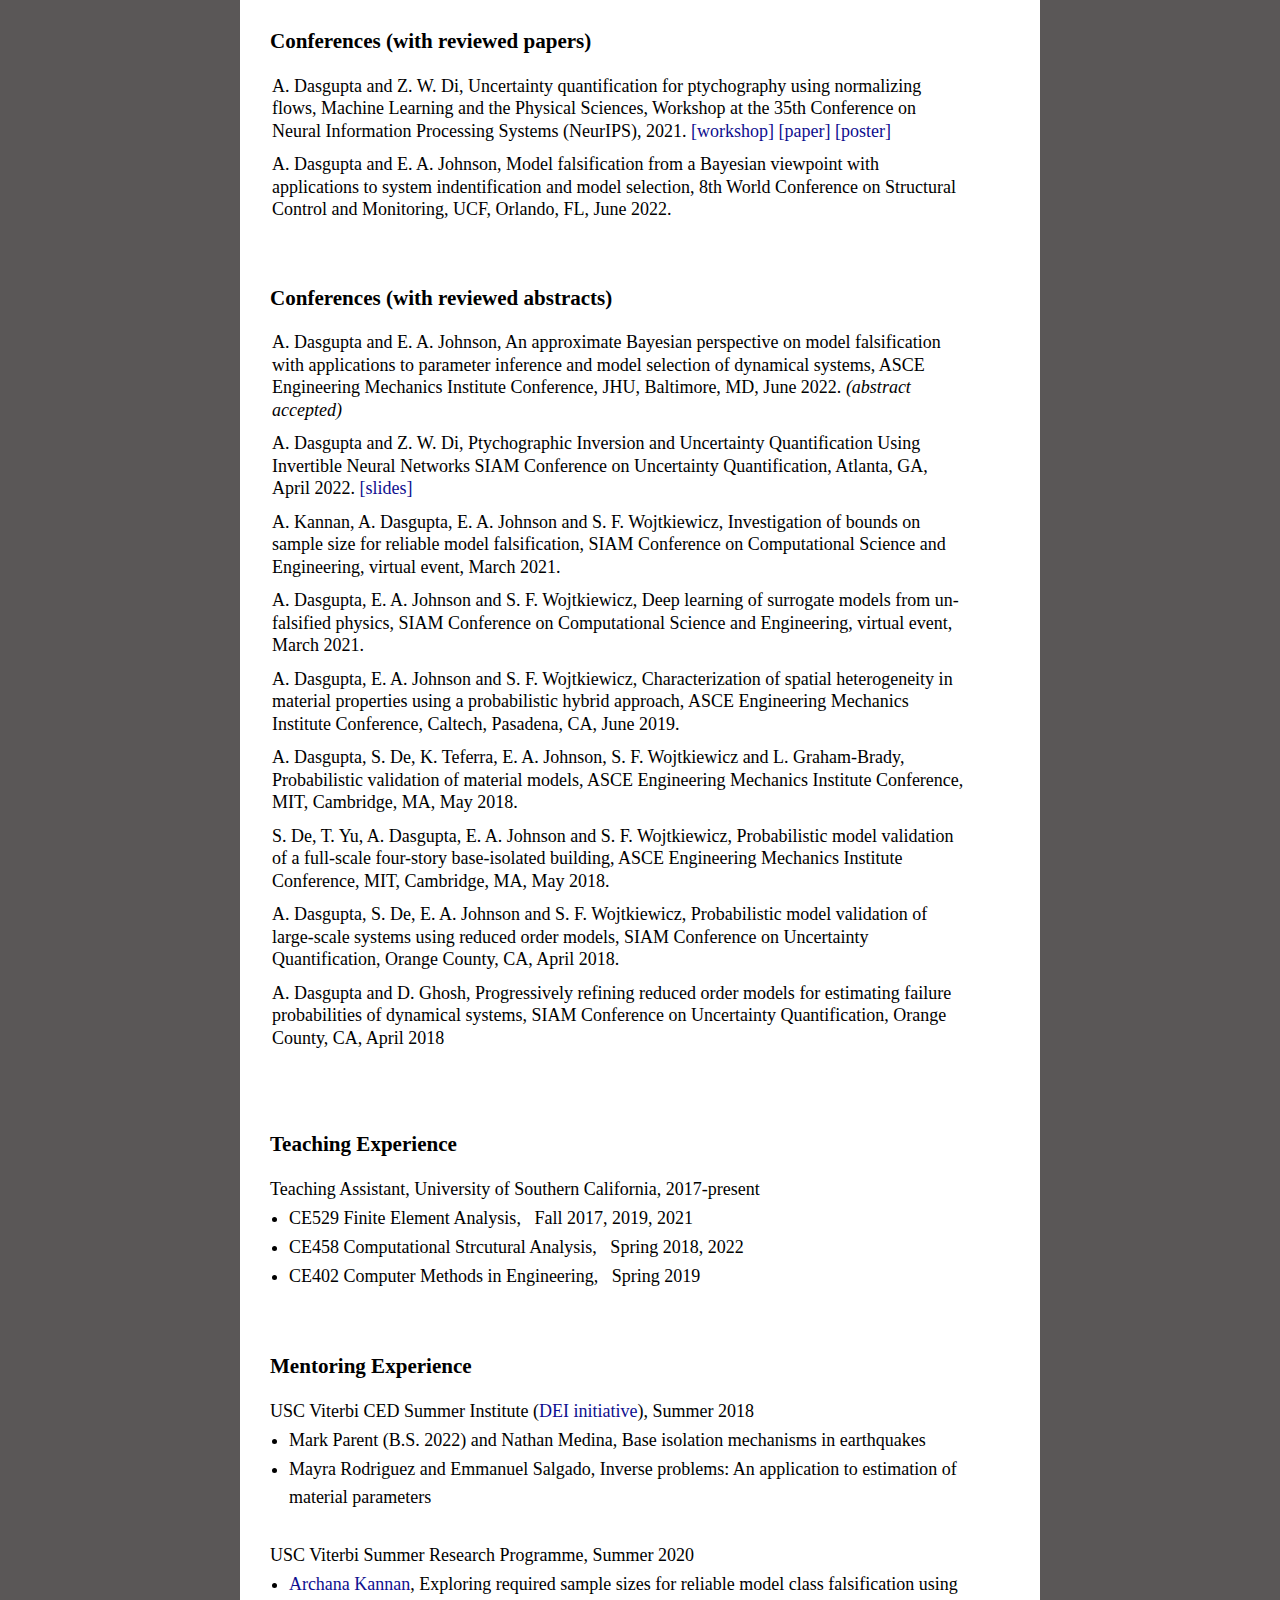
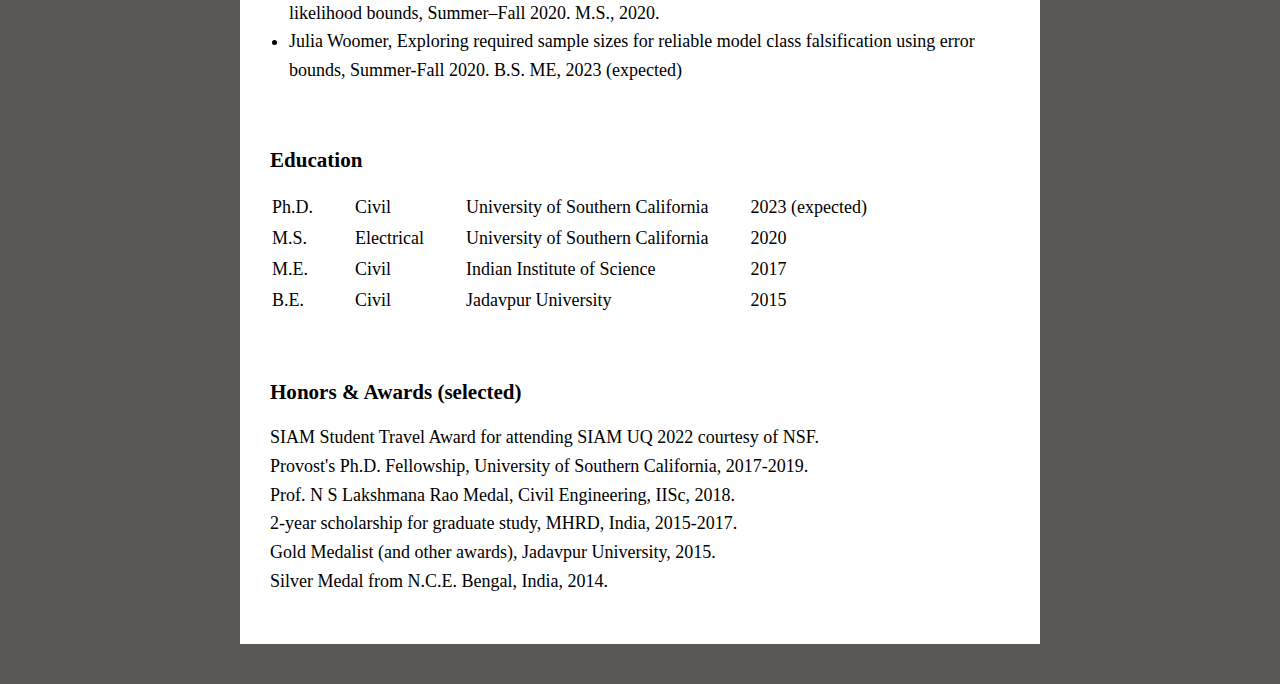
==== commit f0af7e6e: "Changed website photograph" ====
--- a/index.html
+++ b/index.html
@@ -47,7 +47,7 @@
             h1 {
                 line-height: 1.2;
 				font-style: oblique;
-				font-family: Palatino, "Palatino Linotype", "Palatino LT STD", "Book Antiqua", Georgia, serif;
+				font-family: Hoefler Text, Palatino, "Palatino Linotype", "Palatino LT STD", "Book Antiqua", Georgia, serif;
 			}
 			h2,h3 {
                 line-height: 1.2
@@ -88,7 +88,7 @@
         <header>
 			<table class="tbl">
 				<tr>
-				  <td VALIGN=top><h1>Agnimitra Dasgupta</h1>
+				  <td VALIGN=top><h1><span style="font-weight:normal">Agnimitra Dasgupta</span></h1>
 					<aside>Ph.D. candidate & Provost's Fellow (2017-2019)
 						<br> University of Southern California. 
 						<br><a href="./CV_Spring22.pdf" color="red!important">CV</a> &nbsp;|&nbsp;
@@ -96,7 +96,7 @@
 						</br>
 					</aside>
 				</td>
-				<td VALIGN=center><img src="./edit_me.jpg" width="300" height="196">
+				<td VALIGN=center><img src="./circularcolor.jpg" width="200" >
 				</td>
 				</tr>
 			  </table>
@@ -263,6 +263,19 @@
 						<a href="https://ml4physicalsciences.github.io/2021/files/NeurIPS_ML4PS_2021_7_poster.png">[poster]</a>
 					</td>
 				</tr>
+
+				<tr>
+					<td style="line-height: 2.5ch; ; padding-top:0.5em;">
+						A. Dasgupta and E. A. Johnson, 
+						Model falsification from a Bayesian viewpoint with applications to system indentification and model selection,
+						8th World Conference on Structural Control and Monitoring, UCF,
+						Orlando, FL, June 2022. 
+						<!--<a href="https://ml4physicalsciences.github.io/2021/">[workshop]</a>
+						<a href="https://ml4physicalsciences.github.io/2021/files/NeurIPS_ML4PS_2021_7.pdf">[paper]</a>
+						<a href="https://ml4physicalsciences.github.io/2021/files/NeurIPS_ML4PS_2021_7_poster.png">[poster]--></a>
+					</td>
+				</tr>
+
 			</table>
 		</p>
 
@@ -290,7 +303,7 @@
 						Ptychographic Inversion and Uncertainty Quantification Using Invertible Neural Networks
 						SIAM Conference on Uncertainty Quantification, 
 						Atlanta, GA,
-						April 2022.  <em>(abstract accepted)</em>
+						April 2022.  <a href="./Dasgupta_SIAMUQ22">[slides]</a>
 					</td>
 				</tr>
 
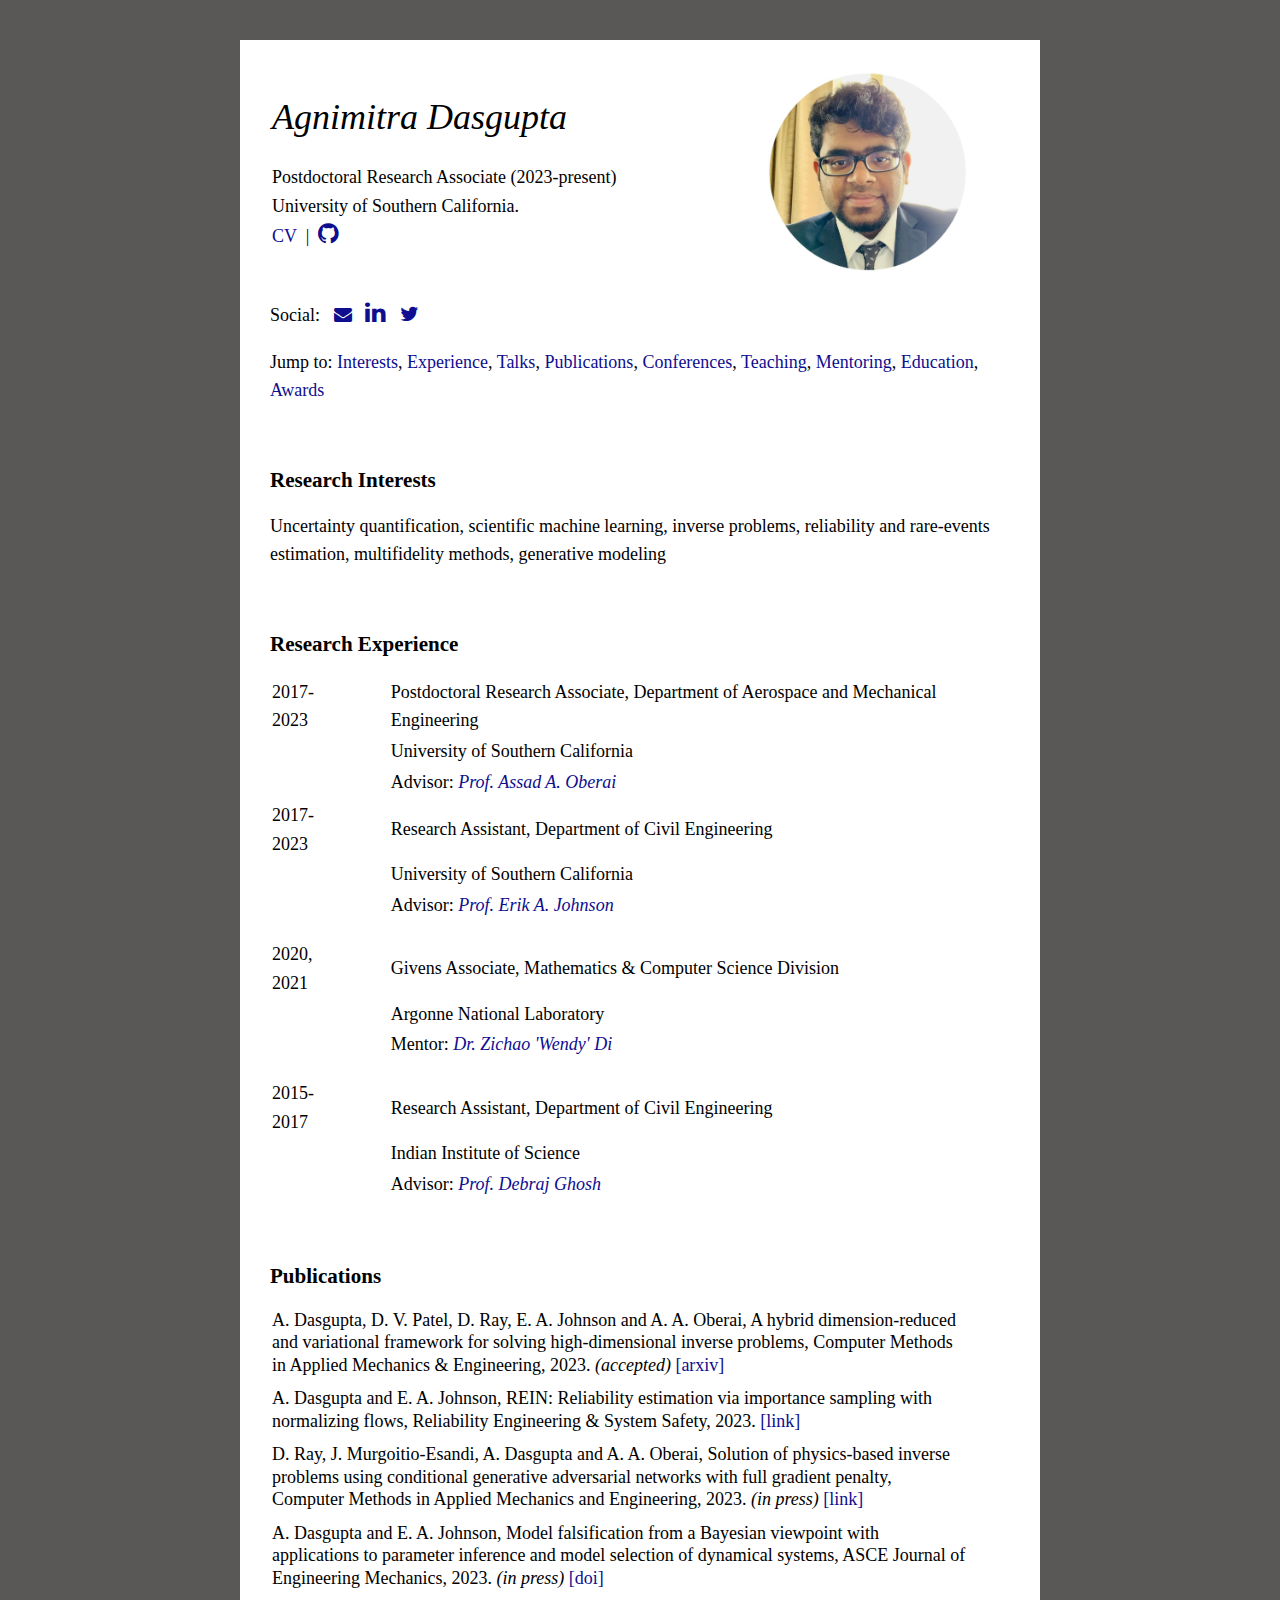
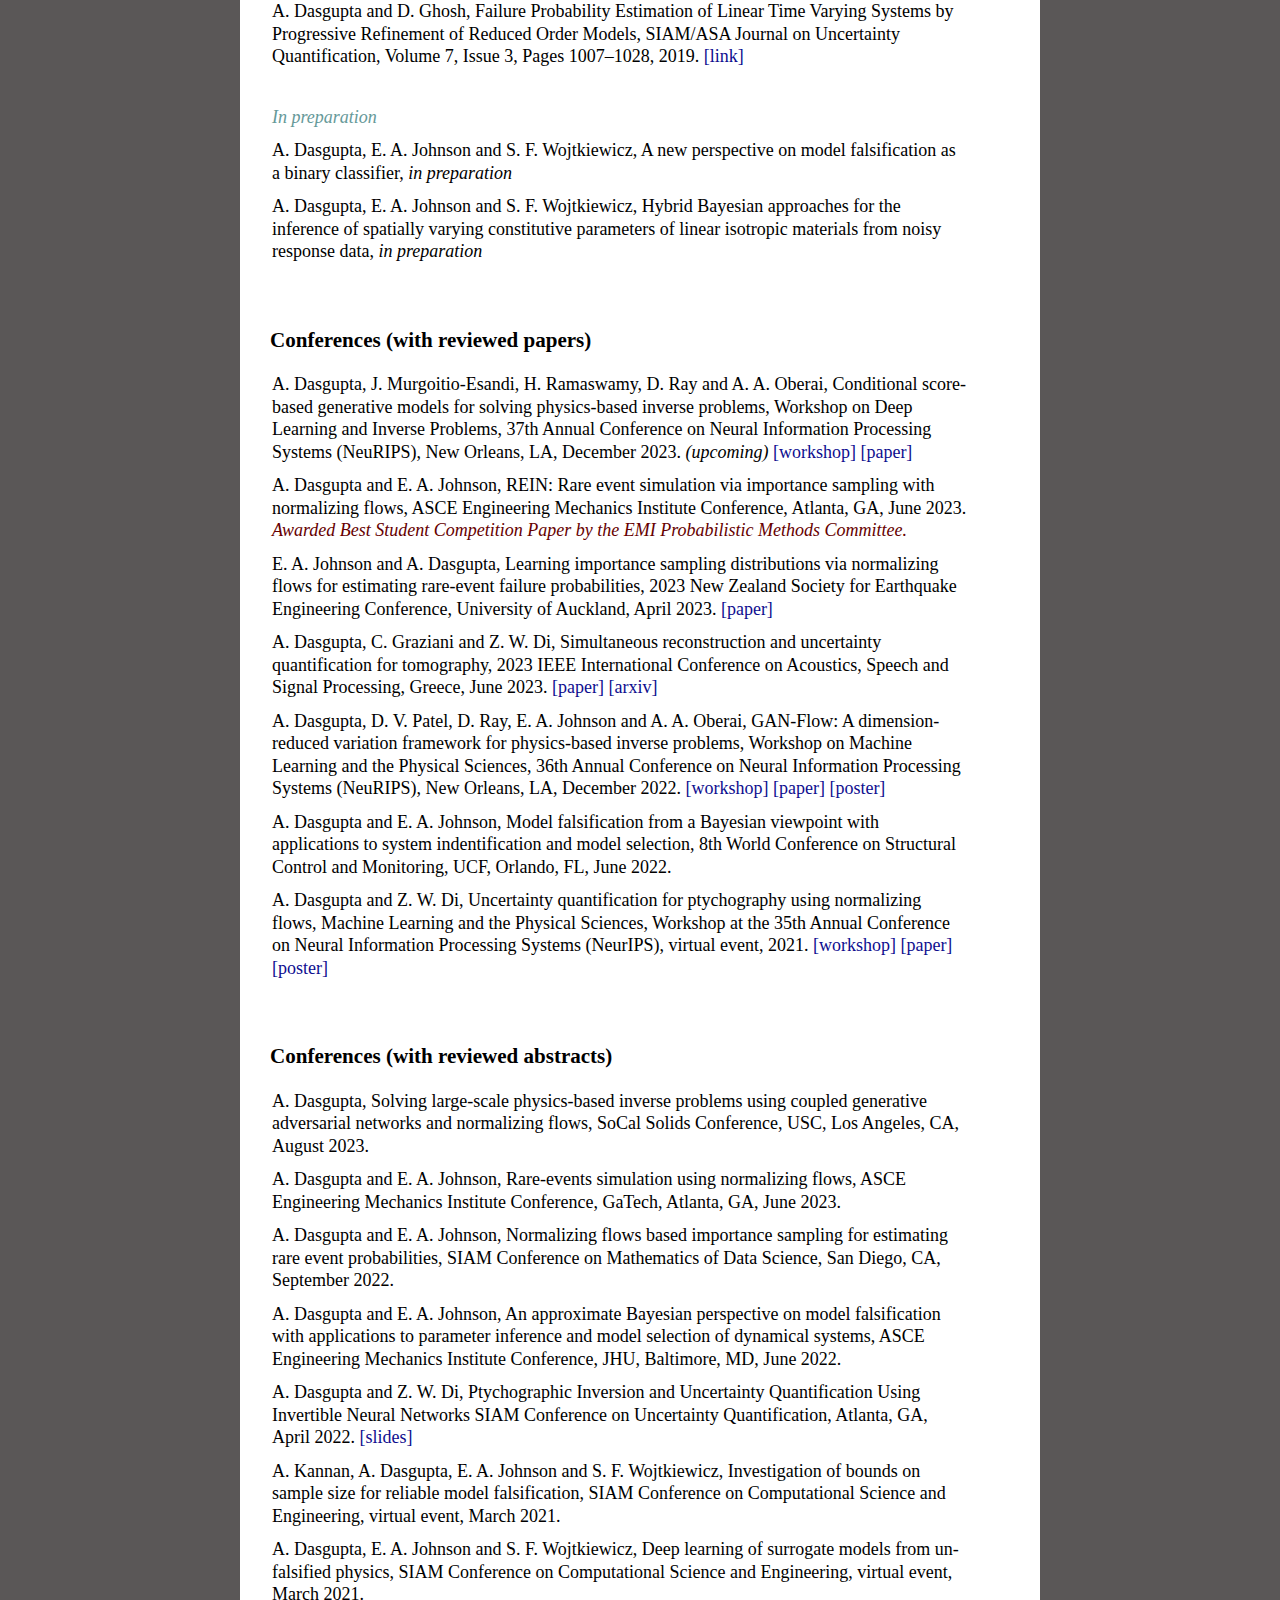
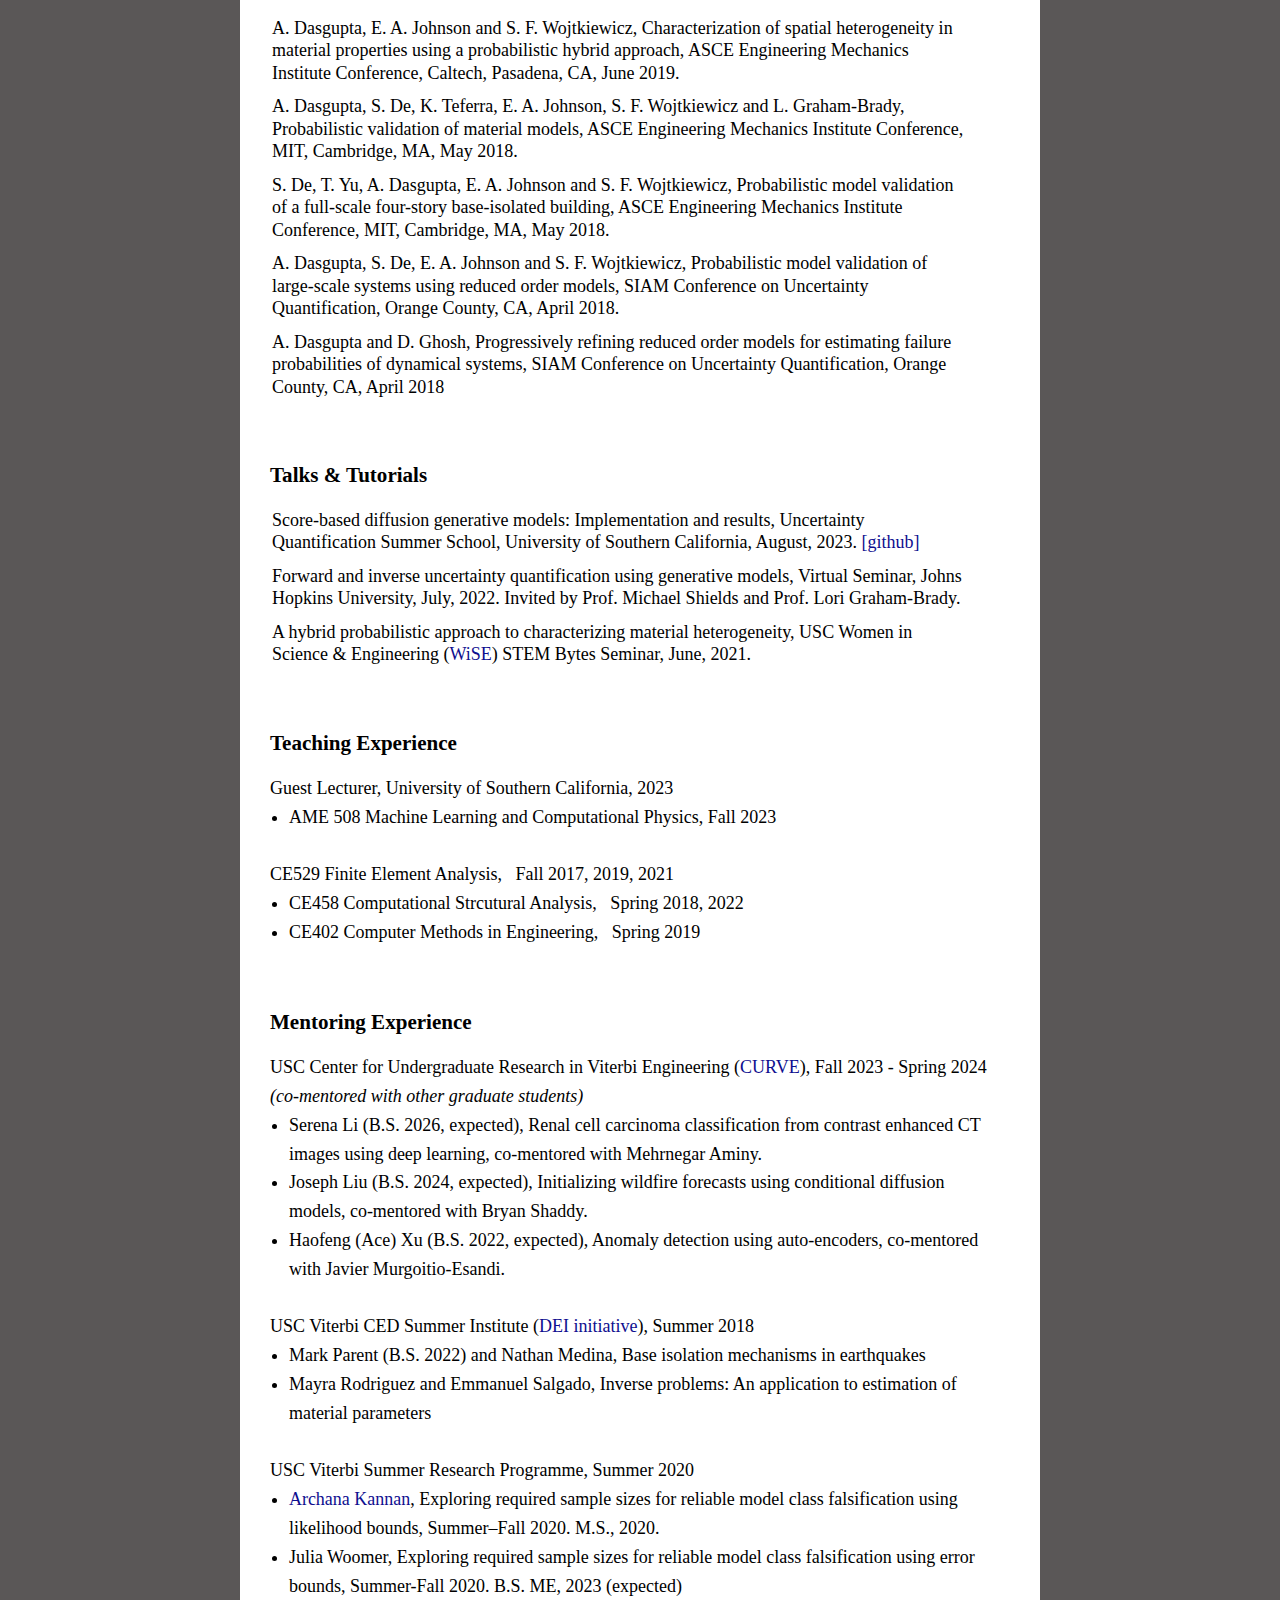
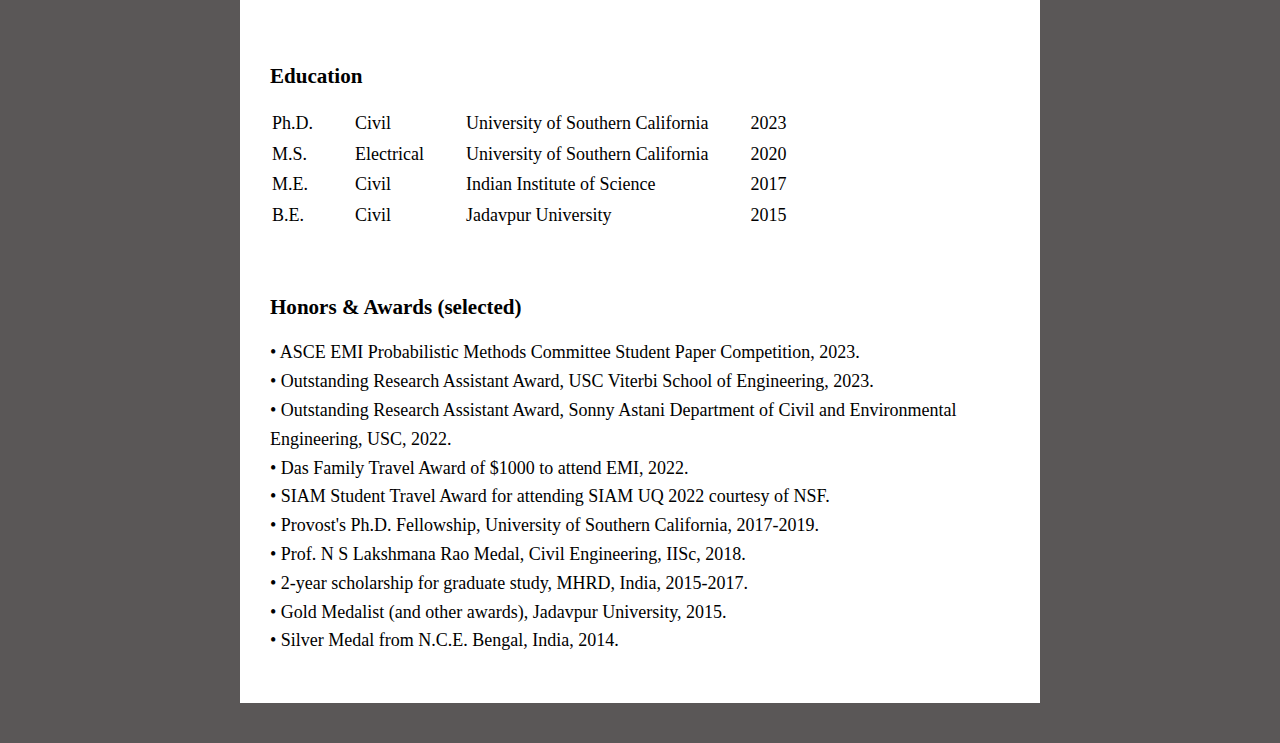
==== commit 281fe0d2: "Updates November 2023" ====
--- a/index.html
+++ b/index.html
@@ -89,9 +89,9 @@
 			<table class="tbl">
 				<tr>
 				  <td VALIGN=top><h1><span style="font-weight:normal">Agnimitra Dasgupta</span></h1>
-					<aside>Ph.D. candidate & Provost's Fellow (2017-2019)
+					<aside>Postdoctoral Research Associate (2023-present)
 						<br> University of Southern California. 
-						<br><a href="./CV_Spring22.pdf" color="red!important">CV</a> &nbsp;|&nbsp;
+						<br><a href="./CV_Nov23.pdf" color="red!important">CV</a> &nbsp;|&nbsp;
 						<a href="https://github.com/adasgupta94/"><i class="fa fa-github" style="font-size:24px"></i></a>
 						</br>
 					</aside>
@@ -121,11 +121,14 @@
 		<h3 class="top-two" id="Interests">
             <strong>Research Interests</strong>
 		</h3>
-		<p>Uncertainty quantification, 
+		<p>Uncertainty quantification, scientific machine learning, 
+			inverse problems, reliability and rare-events estimation, multifidelity methods, generative modeling
+		</p>	
+		<!-- <p>Uncertainty quantification, 
 			statistical learning (Bayesian, simulation-based and likelihood-free inference), 
 			scientific machine learning, 
 			inverse problems.
-        </p>	
+        </p>	 -->
 
 
 		<h3 class="top-two" id="Experience">
@@ -134,7 +137,20 @@
 		<p>
             <table class="tbl1">
 				<tr>
-					<td>2017-present</td>
+					<td>2017-2023</td>
+					<td>Postdoctoral Research Associate, Department of Aerospace and Mechanical Engineering</td>
+				</tr>
+				<tr>
+					<td></td>
+					<td>University of Southern California</td>
+				</tr>
+				<tr>
+					<td></td>
+					<td>Advisor: <em><a href="https://viterbi.usc.edu/directory/faculty/Oberai/Assad">Prof. Assad A. Oberai</a></em></td>
+				</tr>
+				<tr class="spaceAbove">
+				<tr>
+					<td>2017-2023</td>
 					<td>Research Assistant, Department of Civil Engineering</td>
 				</tr>
 				<tr>
@@ -185,47 +201,46 @@
 			</table>
         </p>
 
-		<h3 class="top-two" id="Talks">
-            Talks
-		</h3>
-		<p>
-			<table class="tbl1">
-				<tr>
-					<td style="line-height: 2.5ch;">
-						A hybrid probabilistic approach to characterizing material heterogeneity, 
-						USC Women in Science & Engineering (<a href="https://wise.usc.edu/2021/06/11/stem-bytes-seminars-summer-2021-speakers/">WiSE</a>) STEM Bytes Seminar,
-						June, 2021.
-					</td>
-				</tr>
-			</table>
-		</p>
-
 		<h3 class="top-two" id="Publications">
             Publications
 		</h3>
 		<p>
 			<table class="tbl1">
-				<tr>
-					<td style="line-height: 2.5ch;">
+
+				<tr>
+					<td style="line-height: 2.5ch; ">
+						A. Dasgupta, D. V. Patel, D. Ray, E. A. Johnson and A. A. Oberai, A hybrid dimension-reduced and variational framework for solving high-dimensional inverse problems, Computer Methods in Applied Mechanics & Engineering, 2023. <em>(accepted)</em> <a href="https://arxiv.org/abs/2310.04690">[arxiv]</a>
+					</td>
+				</tr>
+				<tr>
+					<td style="line-height: 2.5ch; padding-top:0.5em;">
+						A. Dasgupta and E. A. Johnson, REIN: Reliability estimation via importance sampling with normalizing flows, Reliability Engineering & System Safety, 2023.  <a href="https://www.sciencedirect.com/science/article/abs/pii/S0951832023006439">[link]</a>
+					</td>
+				</tr>
+				<tr>
+					<td style="line-height: 2.5ch; padding-top:0.5em;">
+						D. Ray, J. Murgoitio-Esandi, A. Dasgupta and A. A. Oberai, Solution of physics-based inverse problems using conditional generative adversarial networks with full gradient penalty, Computer Methods in Applied Mechanics and Engineering, 2023. <em>(in press)</em> <a href="https://www.sciencedirect.com/science/article/abs/pii/S0045782523004620?dgcid=rss_sd_all">[link]</a>
+					</td>
+				</tr>
+				<tr>
+					<td style="line-height: 2.5ch; padding-top:0.5em;">
+						A. Dasgupta and E. A. Johnson, Model falsification from a Bayesian viewpoint with applications to parameter inference and model selection of dynamical systems, ASCE Journal of Engineering Mechanics, 2023. <em>(in press)</em> <a href="10.1061/JENMDT/EMENG-7204">[doi]</a>
+					</td>
+				</tr>
+				<tr>
+					<td style="line-height: 2.5ch; padding-top:0.5em;">
 						A. Dasgupta and D. Ghosh, 
 						Failure Probability Estimation of Linear Time Varying Systems by Progressive
 						Refinement of Reduced Order Models, SIAM/ASA Journal on Uncertainty Quantification, Volume 7, Issue 3, Pages
 						1007–1028, 2019. <a href="https://epubs.siam.org/doi/abs/10.1137/18M1165840?mobileUi=0">[link]</a>
 					</td>
 				</tr>
-				<tr>
-					<td style="line-height: 2.5ch; padding-top:0.5em;">
-						A. Dasgupta, C. Graziani and Z. W. Di, 
-						Gaussian processes for tomography, 
-						<a href="https://arxiv.org/pdf/2103.15864.pdf">[arxiv]</a>
-					</td>
-				</tr>
-				<tr>
-					<td style="line-height: 2.5ch; padding-top:0.5em;">
-						A. Dasgupta and E. A. Johnson, 
-						A Bayesian interpretation for model falsification with applications to parameter 
-						inference and model selection of dynamical systems, 
-						<em> in preparation</em>
+				
+				
+
+				<tr>
+					<td style="line-height: 2.5ch; padding-top:2em;">
+						<FONT COLOR="#669999"><em>In preparation</em></FONT>
 					</td>
 				</tr>
 				<tr>
@@ -235,7 +250,7 @@
 						<em> in preparation</em>
 					</td>
 				</tr>
-				<tr class="spaceBelow">
+				<tr>
 					<td style="line-height: 2.5ch; padding-top:0.5em;">
 						A. Dasgupta, E. A. Johnson and S. F. Wojtkiewicz,
 						Hybrid Bayesian approaches for the inference of spatially 
@@ -252,18 +267,41 @@
 		</h3>
 		<p>
 			<table class="tbl1">
-				<tr>
-					<td style="line-height: 2.5ch;">
-						A. Dasgupta and Z. W. Di, 
-						Uncertainty quantification for ptychography using normalizing flows, 
-						Machine Learning and the Physical Sciences, 
-						Workshop at the 35th Conference on Neural Information Processing Systems (NeurIPS), 2021. 
-						<a href="https://ml4physicalsciences.github.io/2021/">[workshop]</a>
-						<a href="https://ml4physicalsciences.github.io/2021/files/NeurIPS_ML4PS_2021_7.pdf">[paper]</a>
-						<a href="https://ml4physicalsciences.github.io/2021/files/NeurIPS_ML4PS_2021_7_poster.png">[poster]</a>
-					</td>
-				</tr>
-
+				
+				 
+				<tr>
+					<td style="line-height: 2.5ch; ">
+						A. Dasgupta, J. Murgoitio-Esandi,  H. Ramaswamy, D. Ray and A. A. Oberai, Conditional score-based generative models for solving physics-based inverse problems, Workshop on Deep Learning and Inverse Problems, 37th Annual Conference on Neural Information Processing Systems (NeuRIPS), New Orleans, LA, December 2023. <em>(upcoming)</em> <a href="https://deep-inverse.org/">[workshop]</a>
+						<a href="https://openreview.net/pdf?id=ZL5wlFMg0Y">[paper]</a>
+					</td>
+				</tr>
+				<tr>
+					<td style="line-height: 2.5ch; padding-top:0.5em;">
+						A. Dasgupta and E. A. Johnson, REIN: Rare event simulation via importance sampling with normalizing flows, ASCE Engineering Mechanics Institute Conference, Atlanta, GA, June 2023. 
+						<FONT COLOR="#660000"><em>Awarded Best Student Competition Paper by the EMI Probabilistic Methods Committee.</em></FONT>
+					</td>
+				</tr>
+				<tr>
+					<td style="line-height: 2.5ch; padding-top:0.5em;">
+						E. A. Johnson and A. Dasgupta, Learning importance sampling distributions via normalizing flows for estimating rare-event failure probabilities, 2023 New Zealand Society for Earthquake Engineering Conference, University of Auckland, April 2023. 
+						<a href="https://repo.nzsee.org.nz/bitstream/handle/nzsee/2629/Johnson.pdf?sequence=1&isAllowed=y">[paper]</a>
+					</td>
+				</tr>
+				<tr>
+					<td style="line-height: 2.5ch; padding-top:0.5em;">
+						A. Dasgupta, C. Graziani and Z. W. Di, Simultaneous reconstruction and uncertainty quantification for tomography, 2023 IEEE International Conference on Acoustics, Speech and Signal Processing, Greece, June 2023. 
+						<a href="https://ieeexplore.ieee.org/document/10094648">[paper]</a>
+						<a href="https://arxiv.org/abs/2103.15864">[arxiv]</a>
+					</td>
+				</tr>
+				<tr>
+					<td style="line-height: 2.5ch; padding-top:0.5em;">
+						A. Dasgupta, D. V. Patel, D. Ray, E. A. Johnson and A. A. Oberai, GAN-Flow: A dimension-reduced variation framework for physics-based inverse problems, Workshop on Machine Learning and the Physical Sciences, 36th Annual Conference on Neural Information Processing Systems (NeuRIPS), New Orleans, LA, December 2022.
+						<a href="https://ml4physicalsciences.github.io/2022/">[workshop]</a>
+						<a href="https://ml4physicalsciences.github.io/2022/files/NeurIPS_ML4PS_2022_74.pdf">[paper]</a>
+						<a href="https://neurips.cc/media/PosterPDFs/NeurIPS%202022/56948.png">[poster]</a>
+					</td>
+				</tr>
 				<tr>
 					<td style="line-height: 2.5ch; ; padding-top:0.5em;">
 						A. Dasgupta and E. A. Johnson, 
@@ -275,7 +313,17 @@
 						<a href="https://ml4physicalsciences.github.io/2021/files/NeurIPS_ML4PS_2021_7_poster.png">[poster]--></a>
 					</td>
 				</tr>
-
+				<tr>
+					<td style="line-height: 2.5ch; padding-top:0.5em;">
+						A. Dasgupta and Z. W. Di, 
+						Uncertainty quantification for ptychography using normalizing flows, 
+						Machine Learning and the Physical Sciences, 
+						Workshop at the 35th Annual Conference on Neural Information Processing Systems (NeurIPS), virtual event, 2021. 
+						<a href="https://ml4physicalsciences.github.io/2021/">[workshop]</a>
+						<a href="https://ml4physicalsciences.github.io/2021/files/NeurIPS_ML4PS_2021_7.pdf">[paper]</a>
+						<a href="https://ml4physicalsciences.github.io/2021/files/NeurIPS_ML4PS_2021_7_poster.png">[poster]</a>
+					</td>
+				</tr>
 			</table>
 		</p>
 
@@ -288,12 +336,30 @@
 
 				<tr>
 					<td style="line-height: 2.5ch;">
+						A. Dasgupta, Solving large-scale physics-based inverse problems using coupled generative adversarial networks and normalizing flows, SoCal Solids Conference, USC, Los Angeles, CA, August 2023. 
+					</td>
+				</tr>
+
+				<tr>
+					<td style="line-height: 2.5ch; padding-top:0.5em;">
+						A. Dasgupta and E. A. Johnson, Rare-events simulation using normalizing flows, ASCE Engineering Mechanics Institute Conference, GaTech, Atlanta, GA, June 2023. 
+					</td>
+				</tr>
+
+				<tr>
+					<td style="line-height: 2.5ch; padding-top:0.5em;">
+						A. Dasgupta and E. A. Johnson, Normalizing flows based importance sampling for estimating rare event probabilities, SIAM Conference on Mathematics of Data Science, San Diego, CA, September 2022.
+					</td>
+				</tr>
+
+				<tr>
+					<td style="line-height: 2.5ch; padding-top:0.5em;">
 						A. Dasgupta and E. A. Johnson, 
 						An approximate Bayesian perspective on model falsification with 
 						applications to parameter inference and model selection of dynamical systems,
 						ASCE Engineering Mechanics Institute Conference, 
 						JHU, Baltimore, MD, 
-						June 2022. <em>(abstract accepted)</em>
+						June 2022.
 					</td>
 				</tr>
 
@@ -303,7 +369,7 @@
 						Ptychographic Inversion and Uncertainty Quantification Using Invertible Neural Networks
 						SIAM Conference on Uncertainty Quantification, 
 						Atlanta, GA,
-						April 2022.  <a href="./Dasgupta_SIAMUQ22">[slides]</a>
+						April 2022.  <a href="./Dasgupta_SIAMUQ22.pdf">[slides]</a>
 					</td>
 				</tr>
 
@@ -361,7 +427,7 @@
 						April 2018.
 					</td>
 				</tr>
-				<tr class="spaceBelow">
+				<tr>
 					<td style="line-height: 2.5ch; padding-top:0.5em;">
 						A. Dasgupta and D. Ghosh, 
 						Progressively refining reduced order models for estimating failure probabilities of dynamical systems, 
@@ -372,13 +438,42 @@
 				</tr>
 			</table>
 		</p>
+
+		<h3 class="top-two" id="Talks">
+            Talks & Tutorials
+		</h3>
+		<p>
+			<table class="tbl1">
+				<tr>
+					<td style="line-height: 2.5ch;">
+						Score-based diffusion generative models: Implementation and results, Uncertainty Quantification Summer School, University of Southern California, August, 2023. <a href="https://github.com/adasgupta94/USC_UQ_SummerSchool2023">[github]</a>
+					</td>
+				</tr>
+				<tr>
+					<td style="line-height: 2.5ch; padding-top:0.5em;">
+					Forward and inverse uncertainty quantification using generative models, Virtual Seminar, Johns Hopkins University, July, 2022. Invited by Prof. Michael Shields and Prof. Lori Graham-Brady.
+					</td>
+				</tr>
+				<tr>
+					<td style="line-height: 2.5ch; padding-top:0.5em;">
+						A hybrid probabilistic approach to characterizing material heterogeneity, 
+						USC Women in Science & Engineering (<a href="https://wise.usc.edu/2021/06/11/stem-bytes-seminars-summer-2021-speakers/">WiSE</a>) STEM Bytes Seminar,
+						June, 2021.
+					</td>
+				</tr>
+			</table>
+		</p>
 		
 		<h3 class="top-two"  id="Teaching">
             <strong>Teaching Experience</strong>
 		</h3>
 		<p>
             <table class="tbl1">
-				
+				Guest Lecturer, University of Southern California, 2023
+				<li>
+					AME 508 Machine Learning and Computational Physics, Fall 2023
+				</li>
+				<br
 				Teaching Assistant, University of Southern California, 2017-present
 				<li>
 					CE529 Finite Element Analysis, &nbsp; Fall 2017, 2019, 2021
@@ -396,6 +491,21 @@
             <strong>Mentoring Experience</strong>
 		</h3>
 		<p>
+			<table class="tbl1">
+				USC Center for Undergraduate Research in Viterbi Engineering (<a href="https://viterbiundergrad.usc.edu/research/curve/">CURVE</a>), Fall 2023 - Spring 2024
+				<br>
+				<em>(co-mentored with other graduate students)</em> 
+				<li>
+					Serena Li (B.S. 2026, expected), Renal cell carcinoma classification from contrast enhanced CT images using deep learning, co-mentored with Mehrnegar Aminy. 
+				</li>
+				<li>
+					Joseph Liu (B.S. 2024, expected), Initializing wildfire forecasts using conditional diffusion models, co-mentored with Bryan Shaddy.
+				</li>
+				<li>
+					Haofeng (Ace) Xu (B.S. 2022, expected), Anomaly detection using auto-encoders, co-mentored with Javier Murgoitio-Esandi. 
+				</li>
+			</table>
+			<br>
             <table class="tbl1">
 				USC Viterbi CED Summer Institute (<a href="https://viterbischool.usc.edu/diversity-equity-inclusion/">DEI initiative</a>), Summer 2018
 				<li>
@@ -447,7 +557,7 @@
 				  <td>Ph.D.</td>
 				  <td>Civil</td>
 				  <td>University of Southern California</td>
-				  <td>2023 (expected)</td>
+				  <td>2023</td>
 				</tr>
 				<tr>
 					<td>M.S.</td>
@@ -474,13 +584,16 @@
             <strong>Honors & Awards (selected)</strong>
 		</h3>
 		<p>
-			
-				SIAM Student Travel Award for attending SIAM UQ 2022 courtesy of NSF. <br>
-				Provost's Ph.D. Fellowship, University of Southern California, 2017-2019. <br>
-				Prof. N S Lakshmana Rao Medal, Civil Engineering, IISc, 2018. <br>
-				2-year scholarship for graduate study, MHRD, India, 2015-2017. <br>
-				Gold Medalist (and other awards), Jadavpur University, 2015. <br>
-				Silver Medal from N.C.E. Bengal, India, 2014.
+			&bull; ASCE EMI Probabilistic Methods Committee Student Paper Competition, 2023.  <br>
+			&bull; Outstanding Research Assistant Award, USC Viterbi School of Engineering, 2023.  <br>
+			&bull; Outstanding Research Assistant Award, Sonny Astani Department of Civil and Environmental Engineering, USC, 2022.  <br>
+			&bull; Das Family Travel Award of  $1000 to attend EMI, 2022.  <br>
+			&bull; SIAM Student Travel Award for attending SIAM UQ 2022 courtesy of NSF. <br>
+			&bull; Provost's Ph.D. Fellowship, University of Southern California, 2017-2019. <br>
+			&bull; Prof. N S Lakshmana Rao Medal, Civil Engineering, IISc, 2018. <br>
+			&bull; 2-year scholarship for graduate study, MHRD, India, 2015-2017. <br>
+			&bull; Gold Medalist (and other awards), Jadavpur University, 2015. <br>
+			&bull; Silver Medal from N.C.E. Bengal, India, 2014.
 		</p>
 
 
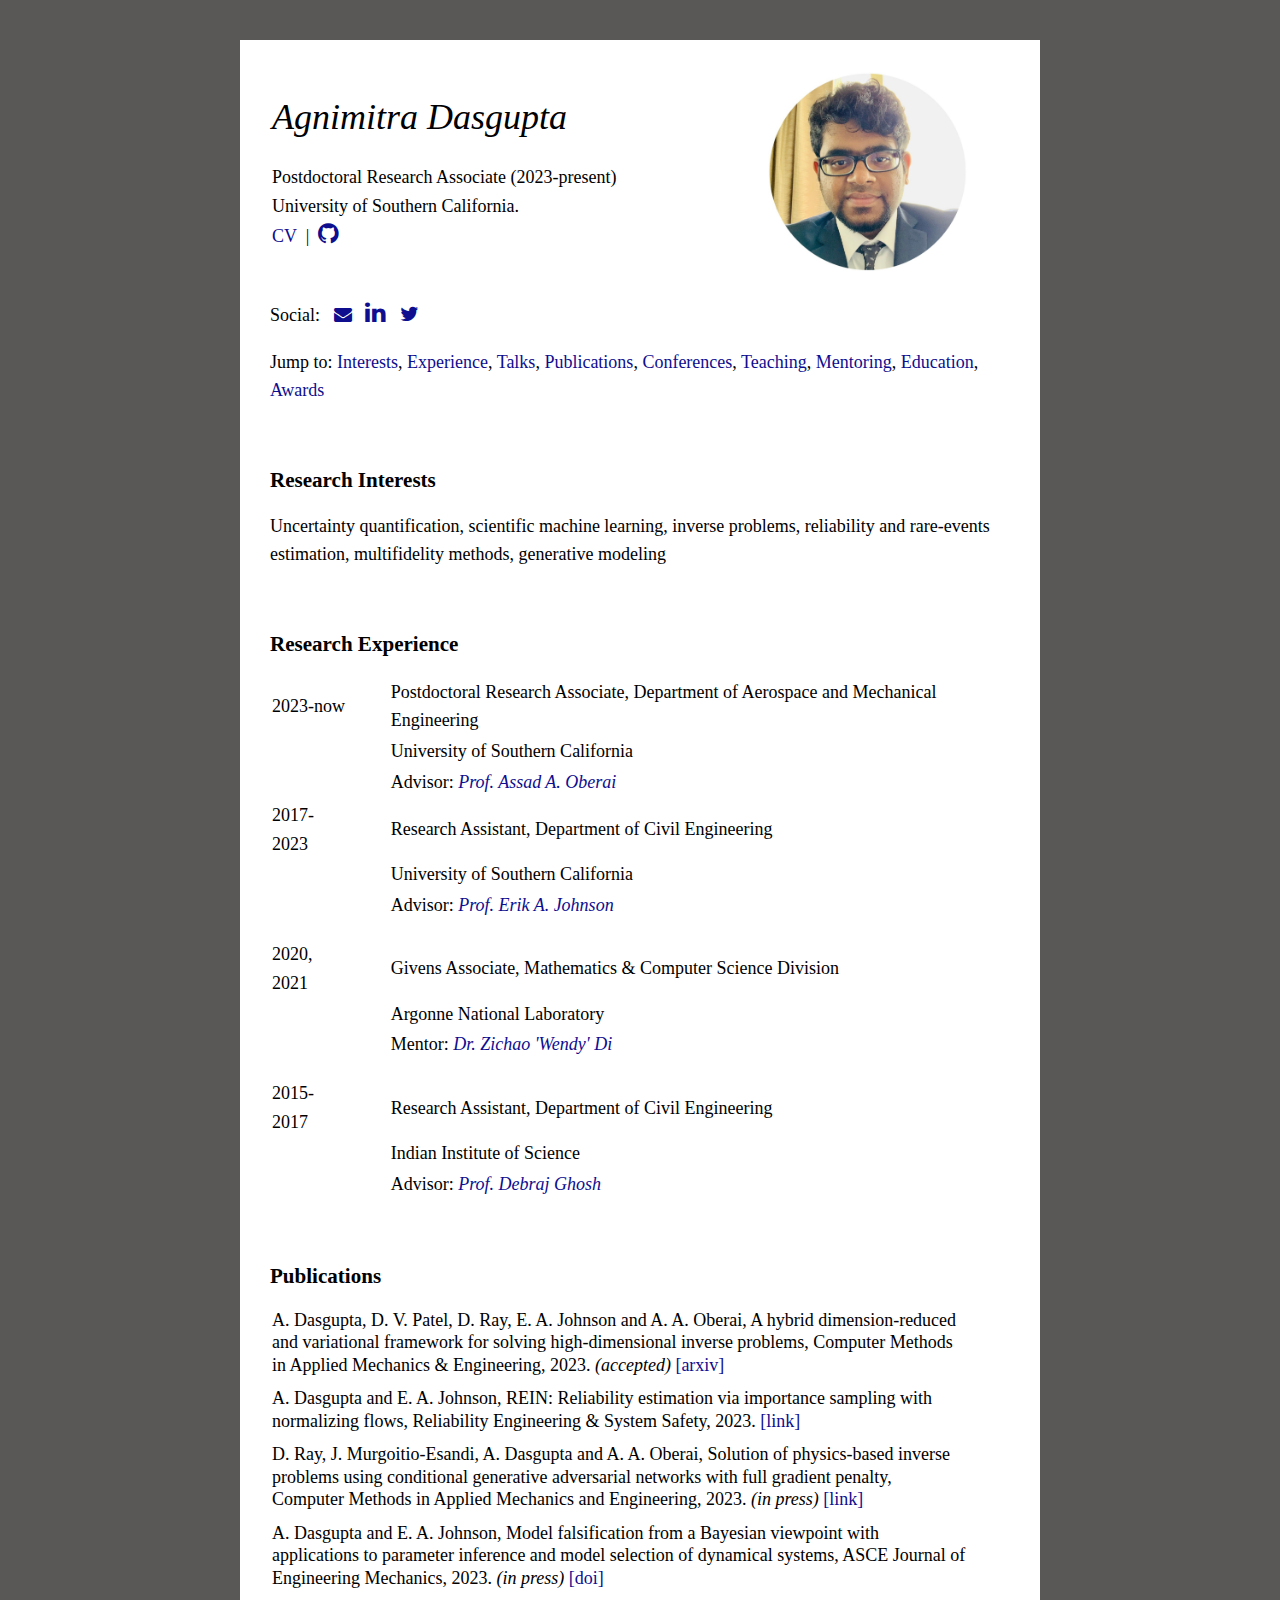
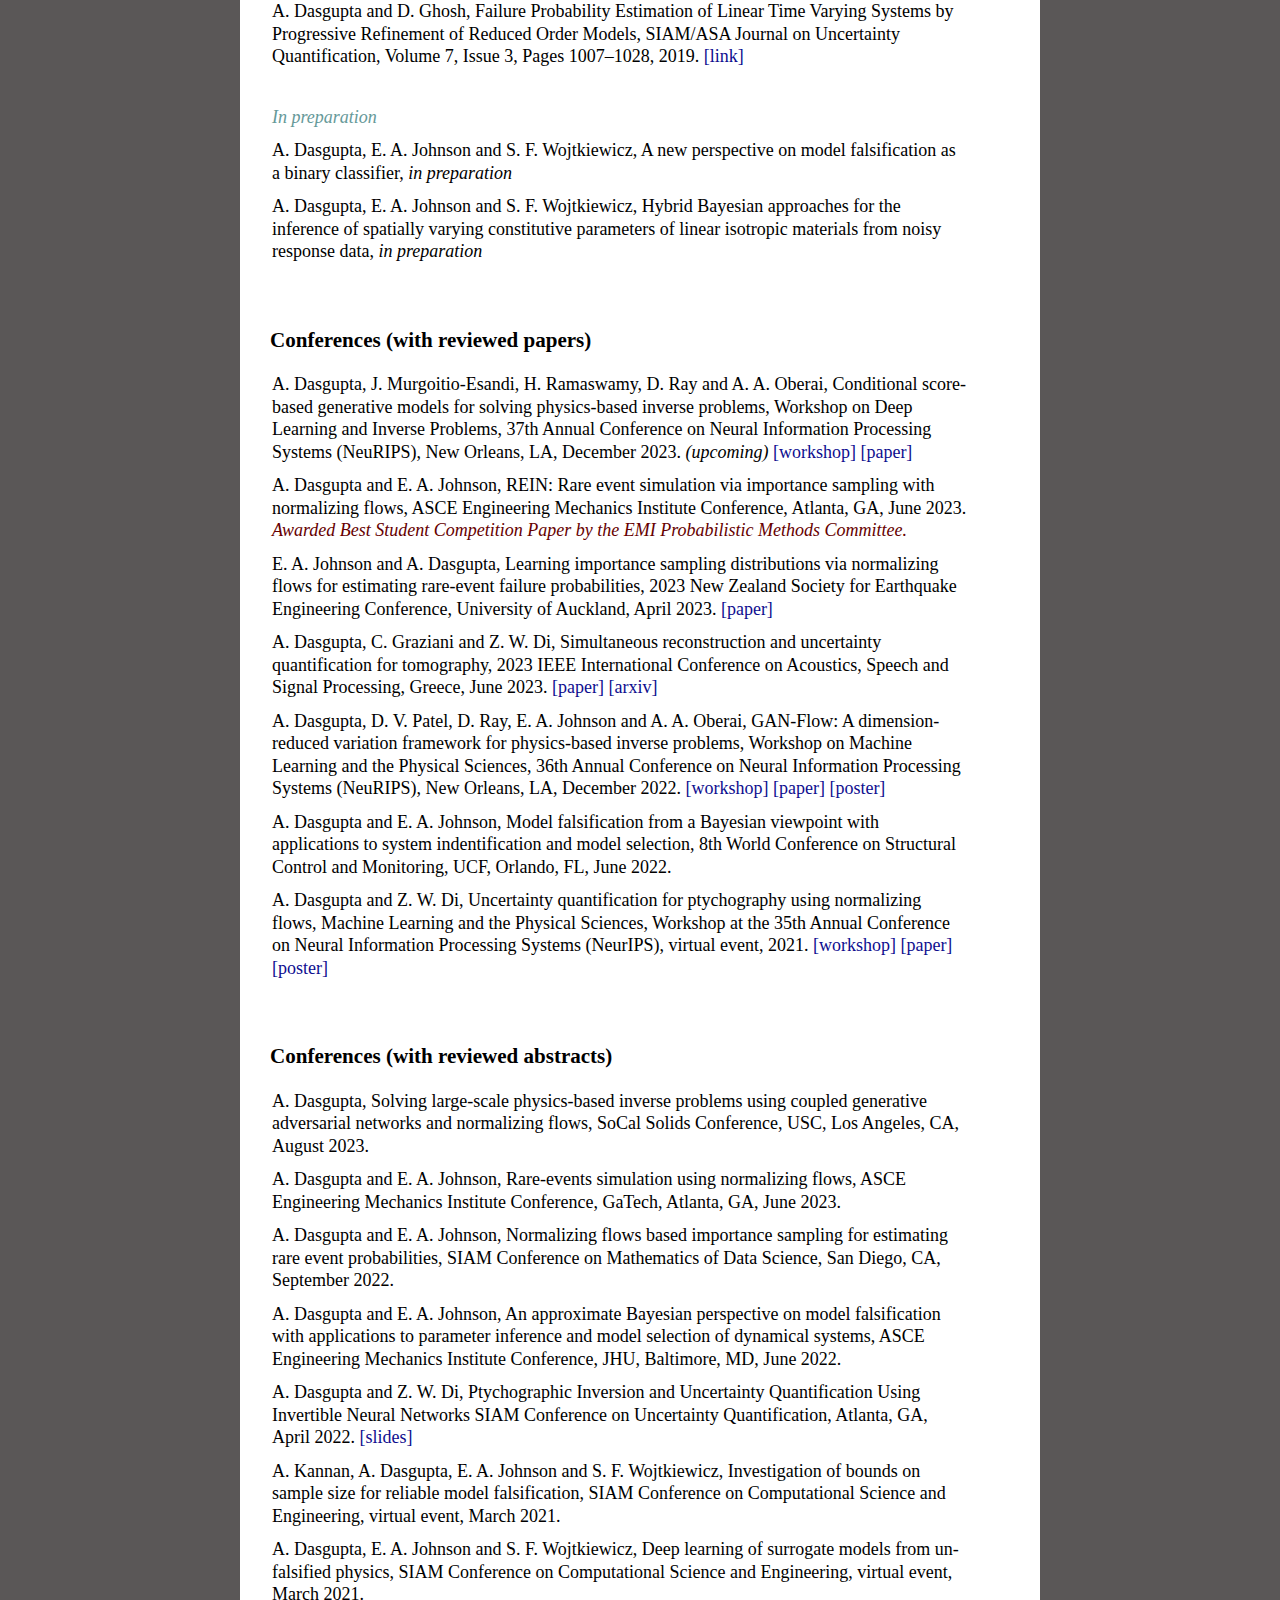
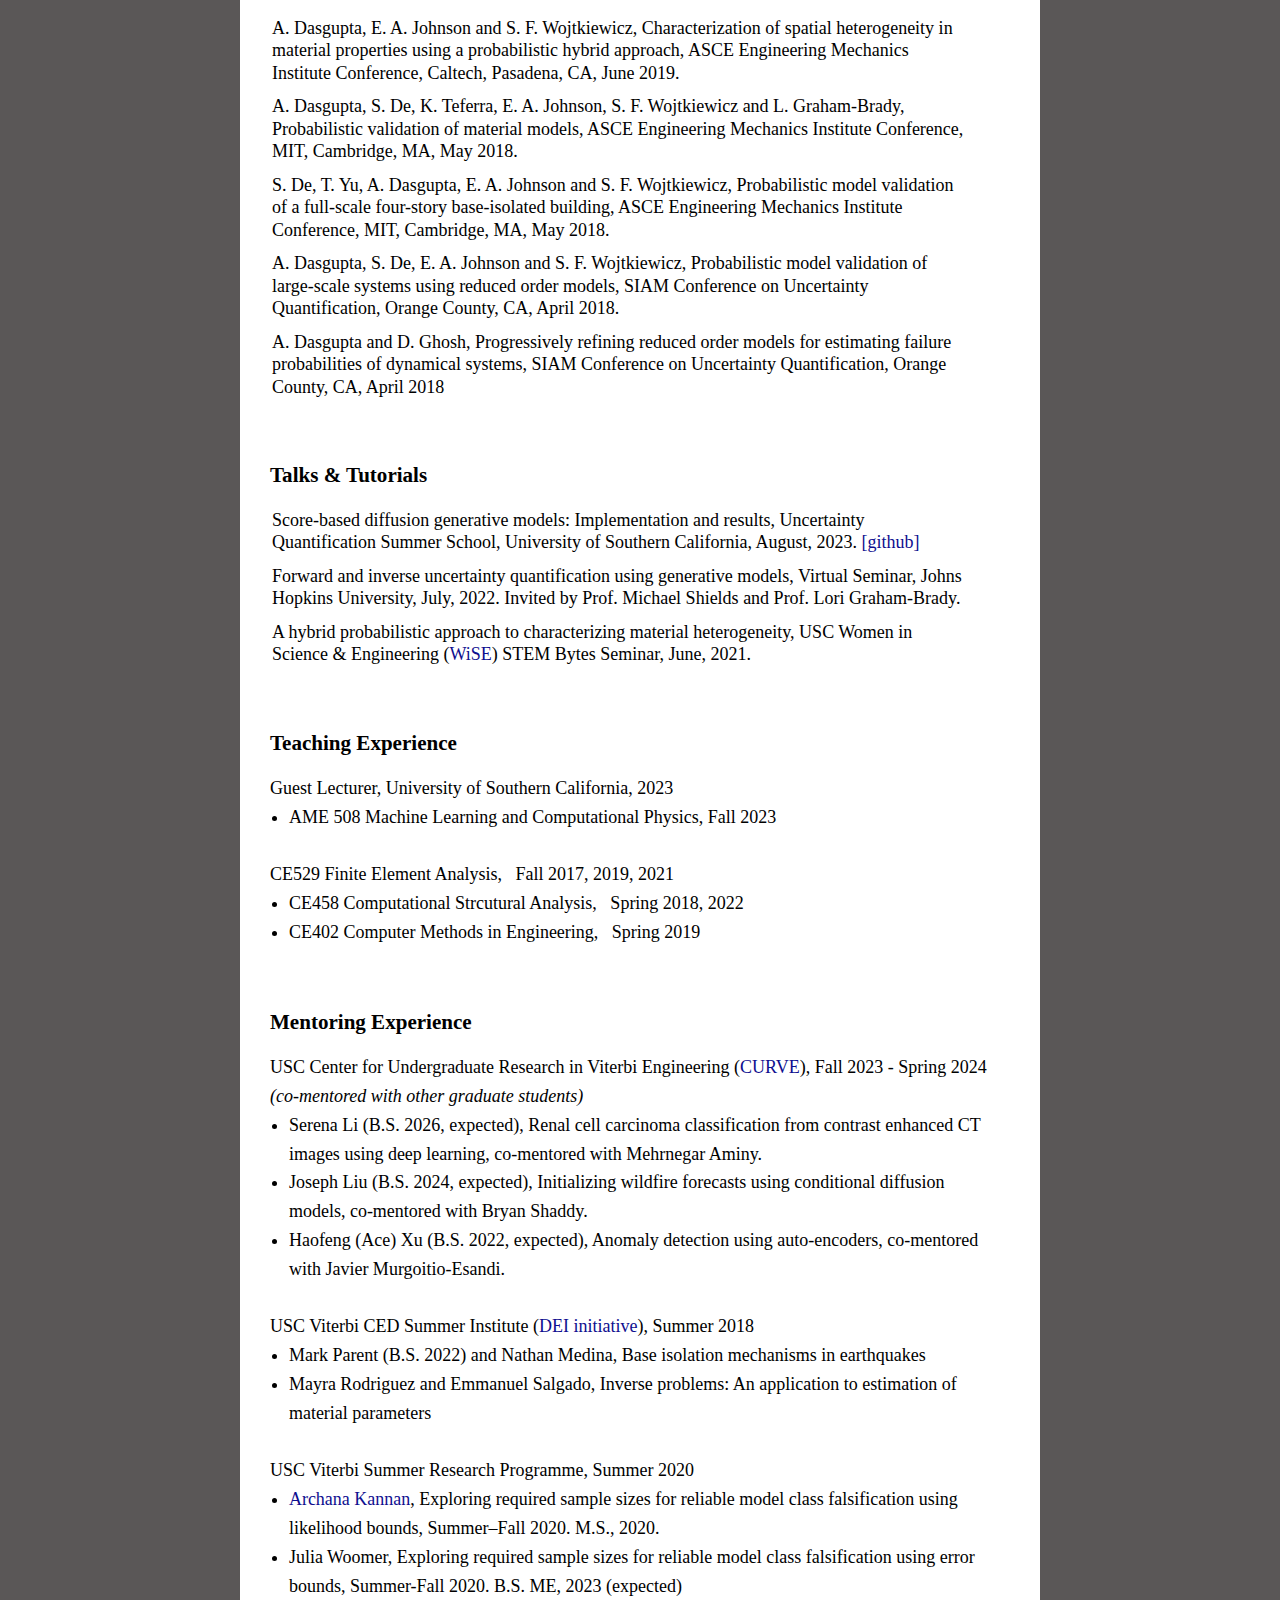
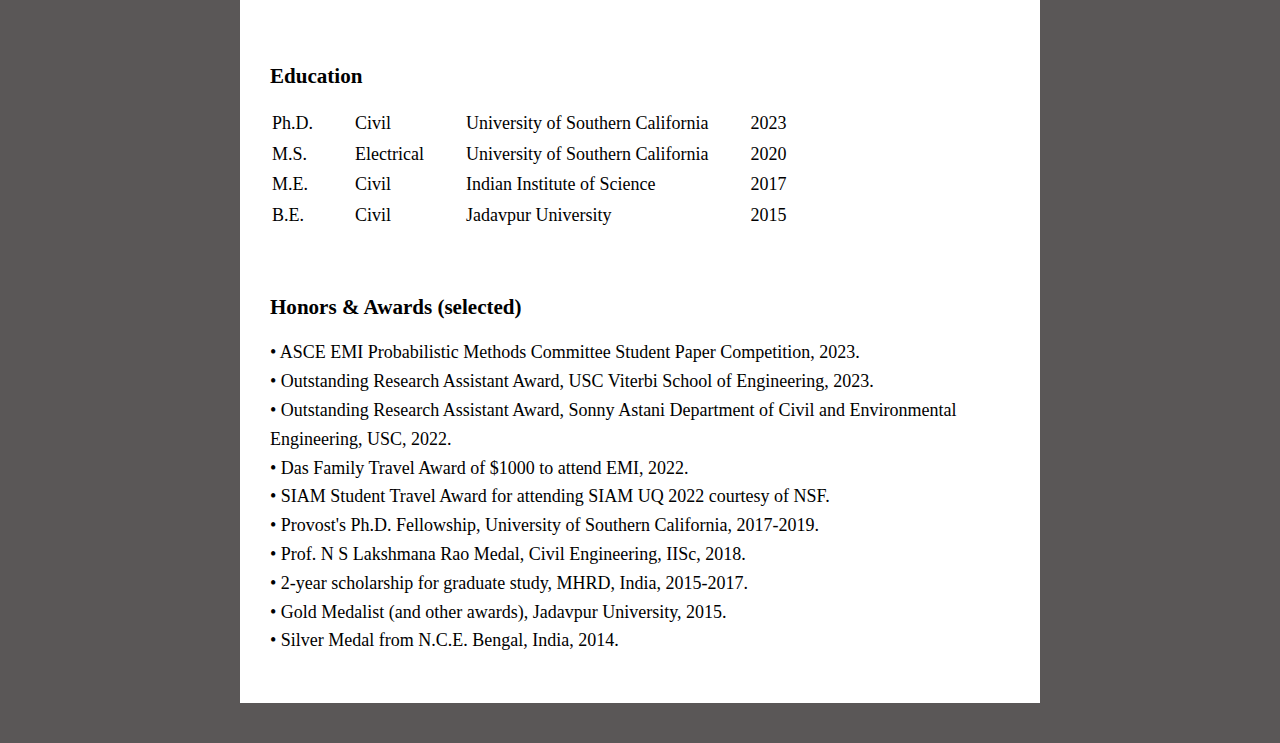
==== commit 1399e3c4: "Updated email" ====
--- a/index.html
+++ b/index.html
@@ -105,7 +105,7 @@
 		<p>
 			Social: 
 			&nbsp;
-			<a href="mailto:myemailaddress@gmail.com"> <i class="fa fa-envelope"></i></a>
+			<a href="mailto:adasgupt@usc.edu"> <i class="fa fa-envelope"></i></a>
 			&nbsp; <a href="https://www.linkedin.com/in/agnimitra-dasgupta-8613b2100/"><i class='fa fa-linkedin' style="font-size:24px"></i></a> &nbsp; <a href="https://twitter.com/agni_roni"><i class='fa fa-twitter' style="font-size:20px"></i></a>
 		</p>
 		<p>
@@ -137,7 +137,7 @@
 		<p>
             <table class="tbl1">
 				<tr>
-					<td>2017-2023</td>
+					<td>2023-now</td>
 					<td>Postdoctoral Research Associate, Department of Aerospace and Mechanical Engineering</td>
 				</tr>
 				<tr>
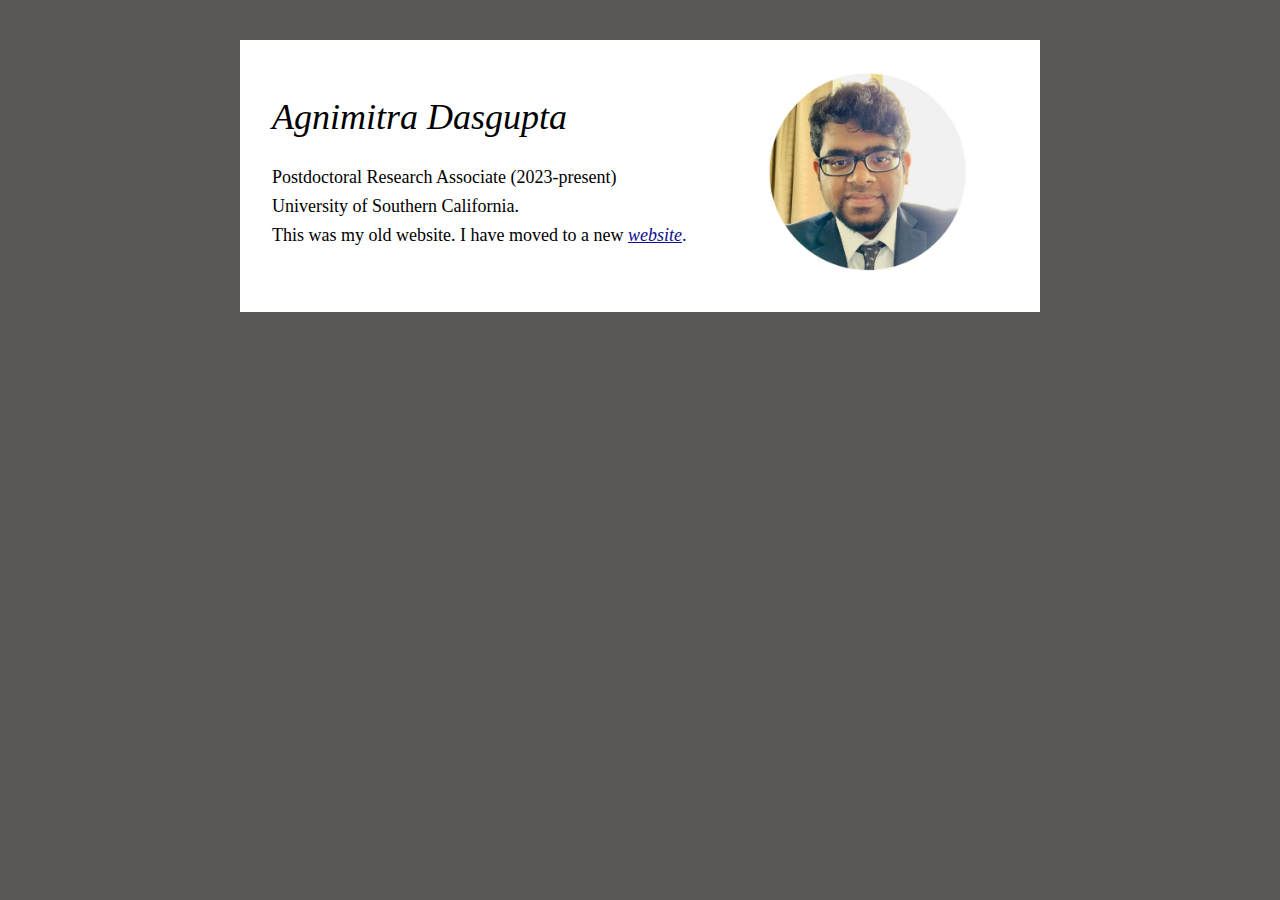
==== commit 1a8b3eb7: "New website update" ====
--- a/index.html
+++ b/index.html
@@ -91,8 +91,7 @@
 				  <td VALIGN=top><h1><span style="font-weight:normal">Agnimitra Dasgupta</span></h1>
 					<aside>Postdoctoral Research Associate (2023-present)
 						<br> University of Southern California. 
-						<br><a href="./CV_Nov23.pdf" color="red!important">CV</a> &nbsp;|&nbsp;
-						<a href="https://github.com/adasgupta94/"><i class="fa fa-github" style="font-size:24px"></i></a>
+						<br> This was my old website. I have moved to a new <a href="https://agnimitra-dasgupta.framer.website/" color="red!important"><i><u>website</u></i>.</a><!-- <a href="https://agnimitra-dasgupta.framer.website/" color="red!important"><i class="fa fa-home"  style="font-size:24px"></i></a> -->
 						</br>
 					</aside>
 				</td>
@@ -102,499 +101,8 @@
 			  </table>
         </header>
 
-		<p>
-			Social: 
-			&nbsp;
-			<a href="mailto:adasgupt@usc.edu"> <i class="fa fa-envelope"></i></a>
-			&nbsp; <a href="https://www.linkedin.com/in/agnimitra-dasgupta-8613b2100/"><i class='fa fa-linkedin' style="font-size:24px"></i></a> &nbsp; <a href="https://twitter.com/agni_roni"><i class='fa fa-twitter' style="font-size:20px"></i></a>
-		</p>
-		<p>
-			Jump to:  <a href="#Interests">Interests</a>, 
-			<a href="#Experience">Experience</a>,
-			<a href="#Talks">Talks</a>,
-			<a href="#Publications">Publications</a>, 
-			<a href="#Conferences">Conferences</a>,
-			<a href="#Teaching">Teaching</a>, <a href="#Mentoring">Mentoring</a>, <a href="#Education">Education</a>,
-			<a href="#Awards">Awards</a>
-		</p>
-
-		<h3 class="top-two" id="Interests">
-            <strong>Research Interests</strong>
-		</h3>
-		<p>Uncertainty quantification, scientific machine learning, 
-			inverse problems, reliability and rare-events estimation, multifidelity methods, generative modeling
-		</p>	
-		<!-- <p>Uncertainty quantification, 
-			statistical learning (Bayesian, simulation-based and likelihood-free inference), 
-			scientific machine learning, 
-			inverse problems.
-        </p>	 -->
-
-
-		<h3 class="top-two" id="Experience">
-            <strong>Research Experience</strong>
-		</h3>
-		<p>
-            <table class="tbl1">
-				<tr>
-					<td>2023-now</td>
-					<td>Postdoctoral Research Associate, Department of Aerospace and Mechanical Engineering</td>
-				</tr>
-				<tr>
-					<td></td>
-					<td>University of Southern California</td>
-				</tr>
-				<tr>
-					<td></td>
-					<td>Advisor: <em><a href="https://viterbi.usc.edu/directory/faculty/Oberai/Assad">Prof. Assad A. Oberai</a></em></td>
-				</tr>
-				<tr class="spaceAbove">
-				<tr>
-					<td>2017-2023</td>
-					<td>Research Assistant, Department of Civil Engineering</td>
-				</tr>
-				<tr>
-					<td></td>
-					<td>University of Southern California</td>
-				</tr>
-				<!--<tr>
-					<td></td>
-					<td>Project: A New Framework for Computational Model Validation </td>
-				</tr>
-				<tr>
-					<td></td>
-					<td>Funding: NSF (CMMI 16-63667/16-62992)</td>
-				</tr>-->
-				<tr>
-					<td></td>
-					<td>Advisor: <em><a href="https://viterbi.usc.edu/directory/faculty/Johnson/Erik">Prof. Erik A. Johnson</a></em></td>
-				</tr>
-				<tr class="spaceAbove">
-				  <td>2020, 2021</td>
-				  <td>Givens Associate, Mathematics & Computer Science Division</td>
-				</tr>
-				<tr>
-					<td></td>
-					<td>Argonne National Laboratory</td>
-				  </tr>
-				<!--<tr>
-					<td></td>
-					<td>Project: Machine Learning for tomography and ptychography</td>
-				</tr>-->
-				<tr>
-					<td></td>
-					<td>Mentor: <em><a href="https://zichaodi.github.io/">Dr. Zichao 'Wendy' Di</a></em></td>
-				</tr>
-
-				<tr class="spaceAbove">
-					<td>2015-2017</td>
-					<td>Research Assistant, Department of Civil Engineering</td>
-				</tr>
-				<tr>
-					<td></td>
-					<td>Indian Institute of Science</td>
-				</tr>
-				<tr>
-					<td></td>
-					<td>Advisor: <em><a href="http://civil.iisc.ac.in/~dghosh/">Prof. Debraj Ghosh</a></em></td>
-				</tr>
-			</table>
-        </p>
-
-		<h3 class="top-two" id="Publications">
-            Publications
-		</h3>
-		<p>
-			<table class="tbl1">
-
-				<tr>
-					<td style="line-height: 2.5ch; ">
-						A. Dasgupta, D. V. Patel, D. Ray, E. A. Johnson and A. A. Oberai, A hybrid dimension-reduced and variational framework for solving high-dimensional inverse problems, Computer Methods in Applied Mechanics & Engineering, 2023. <em>(accepted)</em> <a href="https://arxiv.org/abs/2310.04690">[arxiv]</a>
-					</td>
-				</tr>
-				<tr>
-					<td style="line-height: 2.5ch; padding-top:0.5em;">
-						A. Dasgupta and E. A. Johnson, REIN: Reliability estimation via importance sampling with normalizing flows, Reliability Engineering & System Safety, 2023.  <a href="https://www.sciencedirect.com/science/article/abs/pii/S0951832023006439">[link]</a>
-					</td>
-				</tr>
-				<tr>
-					<td style="line-height: 2.5ch; padding-top:0.5em;">
-						D. Ray, J. Murgoitio-Esandi, A. Dasgupta and A. A. Oberai, Solution of physics-based inverse problems using conditional generative adversarial networks with full gradient penalty, Computer Methods in Applied Mechanics and Engineering, 2023. <em>(in press)</em> <a href="https://www.sciencedirect.com/science/article/abs/pii/S0045782523004620?dgcid=rss_sd_all">[link]</a>
-					</td>
-				</tr>
-				<tr>
-					<td style="line-height: 2.5ch; padding-top:0.5em;">
-						A. Dasgupta and E. A. Johnson, Model falsification from a Bayesian viewpoint with applications to parameter inference and model selection of dynamical systems, ASCE Journal of Engineering Mechanics, 2023. <em>(in press)</em> <a href="10.1061/JENMDT/EMENG-7204">[doi]</a>
-					</td>
-				</tr>
-				<tr>
-					<td style="line-height: 2.5ch; padding-top:0.5em;">
-						A. Dasgupta and D. Ghosh, 
-						Failure Probability Estimation of Linear Time Varying Systems by Progressive
-						Refinement of Reduced Order Models, SIAM/ASA Journal on Uncertainty Quantification, Volume 7, Issue 3, Pages
-						1007–1028, 2019. <a href="https://epubs.siam.org/doi/abs/10.1137/18M1165840?mobileUi=0">[link]</a>
-					</td>
-				</tr>
-				
-				
-
-				<tr>
-					<td style="line-height: 2.5ch; padding-top:2em;">
-						<FONT COLOR="#669999"><em>In preparation</em></FONT>
-					</td>
-				</tr>
-				<tr>
-					<td style="line-height: 2.5ch; padding-top:0.5em;">
-						A. Dasgupta, E. A. Johnson and S. F. Wojtkiewicz, 
-						A new perspective on model falsification as a binary classifier, 
-						<em> in preparation</em>
-					</td>
-				</tr>
-				<tr>
-					<td style="line-height: 2.5ch; padding-top:0.5em;">
-						A. Dasgupta, E. A. Johnson and S. F. Wojtkiewicz,
-						Hybrid Bayesian approaches for the inference of spatially 
-						varying constitutive parameters of linear isotropic materials from noisy response data, 
-						<em> in preparation</em>
-					</td>
-				</tr>
-			</table>
-		</p>
-
-
-		<h3 class="top-two" id="Conferences">
-            Conferences (with reviewed papers)
-		</h3>
-		<p>
-			<table class="tbl1">
-				
-				 
-				<tr>
-					<td style="line-height: 2.5ch; ">
-						A. Dasgupta, J. Murgoitio-Esandi,  H. Ramaswamy, D. Ray and A. A. Oberai, Conditional score-based generative models for solving physics-based inverse problems, Workshop on Deep Learning and Inverse Problems, 37th Annual Conference on Neural Information Processing Systems (NeuRIPS), New Orleans, LA, December 2023. <em>(upcoming)</em> <a href="https://deep-inverse.org/">[workshop]</a>
-						<a href="https://openreview.net/pdf?id=ZL5wlFMg0Y">[paper]</a>
-					</td>
-				</tr>
-				<tr>
-					<td style="line-height: 2.5ch; padding-top:0.5em;">
-						A. Dasgupta and E. A. Johnson, REIN: Rare event simulation via importance sampling with normalizing flows, ASCE Engineering Mechanics Institute Conference, Atlanta, GA, June 2023. 
-						<FONT COLOR="#660000"><em>Awarded Best Student Competition Paper by the EMI Probabilistic Methods Committee.</em></FONT>
-					</td>
-				</tr>
-				<tr>
-					<td style="line-height: 2.5ch; padding-top:0.5em;">
-						E. A. Johnson and A. Dasgupta, Learning importance sampling distributions via normalizing flows for estimating rare-event failure probabilities, 2023 New Zealand Society for Earthquake Engineering Conference, University of Auckland, April 2023. 
-						<a href="https://repo.nzsee.org.nz/bitstream/handle/nzsee/2629/Johnson.pdf?sequence=1&isAllowed=y">[paper]</a>
-					</td>
-				</tr>
-				<tr>
-					<td style="line-height: 2.5ch; padding-top:0.5em;">
-						A. Dasgupta, C. Graziani and Z. W. Di, Simultaneous reconstruction and uncertainty quantification for tomography, 2023 IEEE International Conference on Acoustics, Speech and Signal Processing, Greece, June 2023. 
-						<a href="https://ieeexplore.ieee.org/document/10094648">[paper]</a>
-						<a href="https://arxiv.org/abs/2103.15864">[arxiv]</a>
-					</td>
-				</tr>
-				<tr>
-					<td style="line-height: 2.5ch; padding-top:0.5em;">
-						A. Dasgupta, D. V. Patel, D. Ray, E. A. Johnson and A. A. Oberai, GAN-Flow: A dimension-reduced variation framework for physics-based inverse problems, Workshop on Machine Learning and the Physical Sciences, 36th Annual Conference on Neural Information Processing Systems (NeuRIPS), New Orleans, LA, December 2022.
-						<a href="https://ml4physicalsciences.github.io/2022/">[workshop]</a>
-						<a href="https://ml4physicalsciences.github.io/2022/files/NeurIPS_ML4PS_2022_74.pdf">[paper]</a>
-						<a href="https://neurips.cc/media/PosterPDFs/NeurIPS%202022/56948.png">[poster]</a>
-					</td>
-				</tr>
-				<tr>
-					<td style="line-height: 2.5ch; ; padding-top:0.5em;">
-						A. Dasgupta and E. A. Johnson, 
-						Model falsification from a Bayesian viewpoint with applications to system indentification and model selection,
-						8th World Conference on Structural Control and Monitoring, UCF,
-						Orlando, FL, June 2022. 
-						<!--<a href="https://ml4physicalsciences.github.io/2021/">[workshop]</a>
-						<a href="https://ml4physicalsciences.github.io/2021/files/NeurIPS_ML4PS_2021_7.pdf">[paper]</a>
-						<a href="https://ml4physicalsciences.github.io/2021/files/NeurIPS_ML4PS_2021_7_poster.png">[poster]--></a>
-					</td>
-				</tr>
-				<tr>
-					<td style="line-height: 2.5ch; padding-top:0.5em;">
-						A. Dasgupta and Z. W. Di, 
-						Uncertainty quantification for ptychography using normalizing flows, 
-						Machine Learning and the Physical Sciences, 
-						Workshop at the 35th Annual Conference on Neural Information Processing Systems (NeurIPS), virtual event, 2021. 
-						<a href="https://ml4physicalsciences.github.io/2021/">[workshop]</a>
-						<a href="https://ml4physicalsciences.github.io/2021/files/NeurIPS_ML4PS_2021_7.pdf">[paper]</a>
-						<a href="https://ml4physicalsciences.github.io/2021/files/NeurIPS_ML4PS_2021_7_poster.png">[poster]</a>
-					</td>
-				</tr>
-			</table>
-		</p>
-
-
-		<h3 class="top-two">
-            Conferences (with reviewed abstracts)
-		</h3>
-		<p>
-			<table class="tbl1">
-
-				<tr>
-					<td style="line-height: 2.5ch;">
-						A. Dasgupta, Solving large-scale physics-based inverse problems using coupled generative adversarial networks and normalizing flows, SoCal Solids Conference, USC, Los Angeles, CA, August 2023. 
-					</td>
-				</tr>
-
-				<tr>
-					<td style="line-height: 2.5ch; padding-top:0.5em;">
-						A. Dasgupta and E. A. Johnson, Rare-events simulation using normalizing flows, ASCE Engineering Mechanics Institute Conference, GaTech, Atlanta, GA, June 2023. 
-					</td>
-				</tr>
-
-				<tr>
-					<td style="line-height: 2.5ch; padding-top:0.5em;">
-						A. Dasgupta and E. A. Johnson, Normalizing flows based importance sampling for estimating rare event probabilities, SIAM Conference on Mathematics of Data Science, San Diego, CA, September 2022.
-					</td>
-				</tr>
-
-				<tr>
-					<td style="line-height: 2.5ch; padding-top:0.5em;">
-						A. Dasgupta and E. A. Johnson, 
-						An approximate Bayesian perspective on model falsification with 
-						applications to parameter inference and model selection of dynamical systems,
-						ASCE Engineering Mechanics Institute Conference, 
-						JHU, Baltimore, MD, 
-						June 2022.
-					</td>
-				</tr>
-
-				<tr>
-					<td style="line-height: 2.5ch; padding-top:0.5em;">
-						A. Dasgupta and Z. W. Di, 
-						Ptychographic Inversion and Uncertainty Quantification Using Invertible Neural Networks
-						SIAM Conference on Uncertainty Quantification, 
-						Atlanta, GA,
-						April 2022.  <a href="./Dasgupta_SIAMUQ22.pdf">[slides]</a>
-					</td>
-				</tr>
-
-				<tr>
-					<td style="line-height: 2.5ch; padding-top:0.5em;">
-						A. Kannan, A. Dasgupta, E. A. Johnson and S. F. Wojtkiewicz, Investigation of bounds on sample size
-						for reliable model falsification, 
-						SIAM Conference on Computational Science and Engineering, 
-						virtual event, 
-						March 2021.
-					</td>
-				</tr>
-				<tr>
-					<td style="line-height: 2.5ch; padding-top:0.5em;">
-						A. Dasgupta, E. A. Johnson and S. F. Wojtkiewicz, 
-						Deep learning of surrogate models from un-falsified physics, 
-						SIAM Conference on Computational Science and Engineering, 
-						virtual event, 
-						March 2021.
-					</td>
-				</tr>
-				<tr>
-					<td style="line-height: 2.5ch; padding-top:0.5em;">
-						A. Dasgupta, E. A. Johnson and S. F. Wojtkiewicz, 
-						Characterization of spatial heterogeneity in material properties using a probabilistic hybrid approach,
-						ASCE Engineering Mechanics Institute Conference, 
-						Caltech, Pasadena, CA, 
-						June 2019.
-					</td>
-				</tr>
-				<tr>
-					<td style="line-height: 2.5ch; padding-top:0.5em;">
-						A. Dasgupta, S. De, K. Teferra, E. A. Johnson, S. F. Wojtkiewicz and L. Graham-Brady,
-						Probabilistic validation of material models,
-						ASCE Engineering Mechanics Institute Conference, 
-						MIT, Cambridge, MA,  
-						May 2018.
-					</td>
-				</tr>
-				<tr>
-					<td style="line-height: 2.5ch; padding-top:0.5em;">
-						S. De, T. Yu, A. Dasgupta, E. A. Johnson and S. F. Wojtkiewicz, 
-						Probabilistic model validation of a full-scale four-story base-isolated building,
-						ASCE Engineering Mechanics Institute Conference, 
-						MIT, Cambridge, MA,  
-						May 2018.
-					</td>
-				</tr>
-				<tr>
-					<td style="line-height: 2.5ch; padding-top:0.5em;">
-						A. Dasgupta, S. De, E. A. Johnson and S. F. Wojtkiewicz, 
-						Probabilistic model validation of large-scale systems using reduced order models, 
-						SIAM Conference on Uncertainty Quantification, 
-						Orange County, CA, 
-						April 2018.
-					</td>
-				</tr>
-				<tr>
-					<td style="line-height: 2.5ch; padding-top:0.5em;">
-						A. Dasgupta and D. Ghosh, 
-						Progressively refining reduced order models for estimating failure probabilities of dynamical systems, 
-						SIAM Conference on Uncertainty Quantification, 
-						Orange County, CA, 
-						April 2018
-					</td>
-				</tr>
-			</table>
-		</p>
-
-		<h3 class="top-two" id="Talks">
-            Talks & Tutorials
-		</h3>
-		<p>
-			<table class="tbl1">
-				<tr>
-					<td style="line-height: 2.5ch;">
-						Score-based diffusion generative models: Implementation and results, Uncertainty Quantification Summer School, University of Southern California, August, 2023. <a href="https://github.com/adasgupta94/USC_UQ_SummerSchool2023">[github]</a>
-					</td>
-				</tr>
-				<tr>
-					<td style="line-height: 2.5ch; padding-top:0.5em;">
-					Forward and inverse uncertainty quantification using generative models, Virtual Seminar, Johns Hopkins University, July, 2022. Invited by Prof. Michael Shields and Prof. Lori Graham-Brady.
-					</td>
-				</tr>
-				<tr>
-					<td style="line-height: 2.5ch; padding-top:0.5em;">
-						A hybrid probabilistic approach to characterizing material heterogeneity, 
-						USC Women in Science & Engineering (<a href="https://wise.usc.edu/2021/06/11/stem-bytes-seminars-summer-2021-speakers/">WiSE</a>) STEM Bytes Seminar,
-						June, 2021.
-					</td>
-				</tr>
-			</table>
-		</p>
 		
-		<h3 class="top-two"  id="Teaching">
-            <strong>Teaching Experience</strong>
-		</h3>
-		<p>
-            <table class="tbl1">
-				Guest Lecturer, University of Southern California, 2023
-				<li>
-					AME 508 Machine Learning and Computational Physics, Fall 2023
-				</li>
-				<br
-				Teaching Assistant, University of Southern California, 2017-present
-				<li>
-					CE529 Finite Element Analysis, &nbsp; Fall 2017, 2019, 2021
-				</li>
-				<li>
-					CE458 Computational Strcutural Analysis, &nbsp; Spring 2018, 2022
-				</li>
-				<li>
-					CE402 Computer Methods in Engineering, &nbsp; Spring 2019
-				</li>
-			</table>
-        </p>
-
-		<h3 class="top-two"  id="Mentoring">
-            <strong>Mentoring Experience</strong>
-		</h3>
-		<p>
-			<table class="tbl1">
-				USC Center for Undergraduate Research in Viterbi Engineering (<a href="https://viterbiundergrad.usc.edu/research/curve/">CURVE</a>), Fall 2023 - Spring 2024
-				<br>
-				<em>(co-mentored with other graduate students)</em> 
-				<li>
-					Serena Li (B.S. 2026, expected), Renal cell carcinoma classification from contrast enhanced CT images using deep learning, co-mentored with Mehrnegar Aminy. 
-				</li>
-				<li>
-					Joseph Liu (B.S. 2024, expected), Initializing wildfire forecasts using conditional diffusion models, co-mentored with Bryan Shaddy.
-				</li>
-				<li>
-					Haofeng (Ace) Xu (B.S. 2022, expected), Anomaly detection using auto-encoders, co-mentored with Javier Murgoitio-Esandi. 
-				</li>
-			</table>
-			<br>
-            <table class="tbl1">
-				USC Viterbi CED Summer Institute (<a href="https://viterbischool.usc.edu/diversity-equity-inclusion/">DEI initiative</a>), Summer 2018
-				<li>
-					Mark Parent (B.S. 2022) and Nathan Medina, Base isolation mechanisms in earthquakes
-				</li>
-				<li>
-					Mayra Rodriguez and Emmanuel Salgado, Inverse problems: An application to estimation of material parameters
-				</li>
-			</table>
-			<br>
-			<table class="tbl1">
-				USC Viterbi Summer Research Programme, Summer 2020
-				<li>
-					<a href="https://www.linkedin.com/in/archanakannan1206">Archana Kannan</a>, 
-					Exploring required sample sizes for reliable model class falsification using likelihood bounds, 
-					Summer–Fall 2020. 
-					M.S., 2020.
-				</li>
-				<li>
-					Julia Woomer, Exploring required sample sizes for reliable model class falsification using error bounds, Summer-Fall 2020. B.S. ME, 2023 (expected)
-				</li>
-			</table>
-        </p>
-
-		<!--<h3 class="top-two">
-            <strong>Relevant Coursework</strong>
-		</h3>
-		<p>
-			<div>
-				<em>Applied Mathematics</em>: Uncertainty quantification, probability models, optimization methods, neural & fuzzy systems, pattern
-				recognition, machine learning, deep learning, estimation theory.
-			</div>
-			<div>
-				<em>Dynamics & Control</em>: Dynamical systems theory, nonlinear dynamics & vibration, structural
-				dynamics (earthquake & wind), linear control systems.
-			</div>
-			<div>
-				<em>Mechanics</em>: Solid mechanics, finite element analysis, theory of plasticity, mechanics of concrete.
-			</div>
-		</p>-->
-
-		<!--<h2>Seriously, it takes minimal fucking effort to improve this shit.</h2>-->
-        <h3 class="top-two"  id="Education">
-            <strong>Education</strong>
-		</h3>
-        <p>
-            <table class="tbl1">
-				<tr>
-				  <td>Ph.D.</td>
-				  <td>Civil</td>
-				  <td>University of Southern California</td>
-				  <td>2023</td>
-				</tr>
-				<tr>
-					<td>M.S.</td>
-					<td>Electrical</td>
-					<td>University of Southern California</td>
-					<td>2020</td>
-				</tr>
-				<tr>
-					<td>M.E.</td>
-					<td>Civil</td>
-					<td>Indian Institute of Science</td>
-					<td>2017</td>
-				</tr>
-				<tr>
-					<td>B.E.</td>
-					<td>Civil</td>
-					<td>Jadavpur University</td>
-					<td>2015</td>
-				</tr>
-			  </table>
-        </p>
-
-		<h3 class="top-two"  id="Awards">
-            <strong>Honors & Awards (selected)</strong>
-		</h3>
-		<p>
-			&bull; ASCE EMI Probabilistic Methods Committee Student Paper Competition, 2023.  <br>
-			&bull; Outstanding Research Assistant Award, USC Viterbi School of Engineering, 2023.  <br>
-			&bull; Outstanding Research Assistant Award, Sonny Astani Department of Civil and Environmental Engineering, USC, 2022.  <br>
-			&bull; Das Family Travel Award of  $1000 to attend EMI, 2022.  <br>
-			&bull; SIAM Student Travel Award for attending SIAM UQ 2022 courtesy of NSF. <br>
-			&bull; Provost's Ph.D. Fellowship, University of Southern California, 2017-2019. <br>
-			&bull; Prof. N S Lakshmana Rao Medal, Civil Engineering, IISc, 2018. <br>
-			&bull; 2-year scholarship for graduate study, MHRD, India, 2015-2017. <br>
-			&bull; Gold Medalist (and other awards), Jadavpur University, 2015. <br>
-			&bull; Silver Medal from N.C.E. Bengal, India, 2014.
-		</p>
+		
 
 
         <!--<ul>
